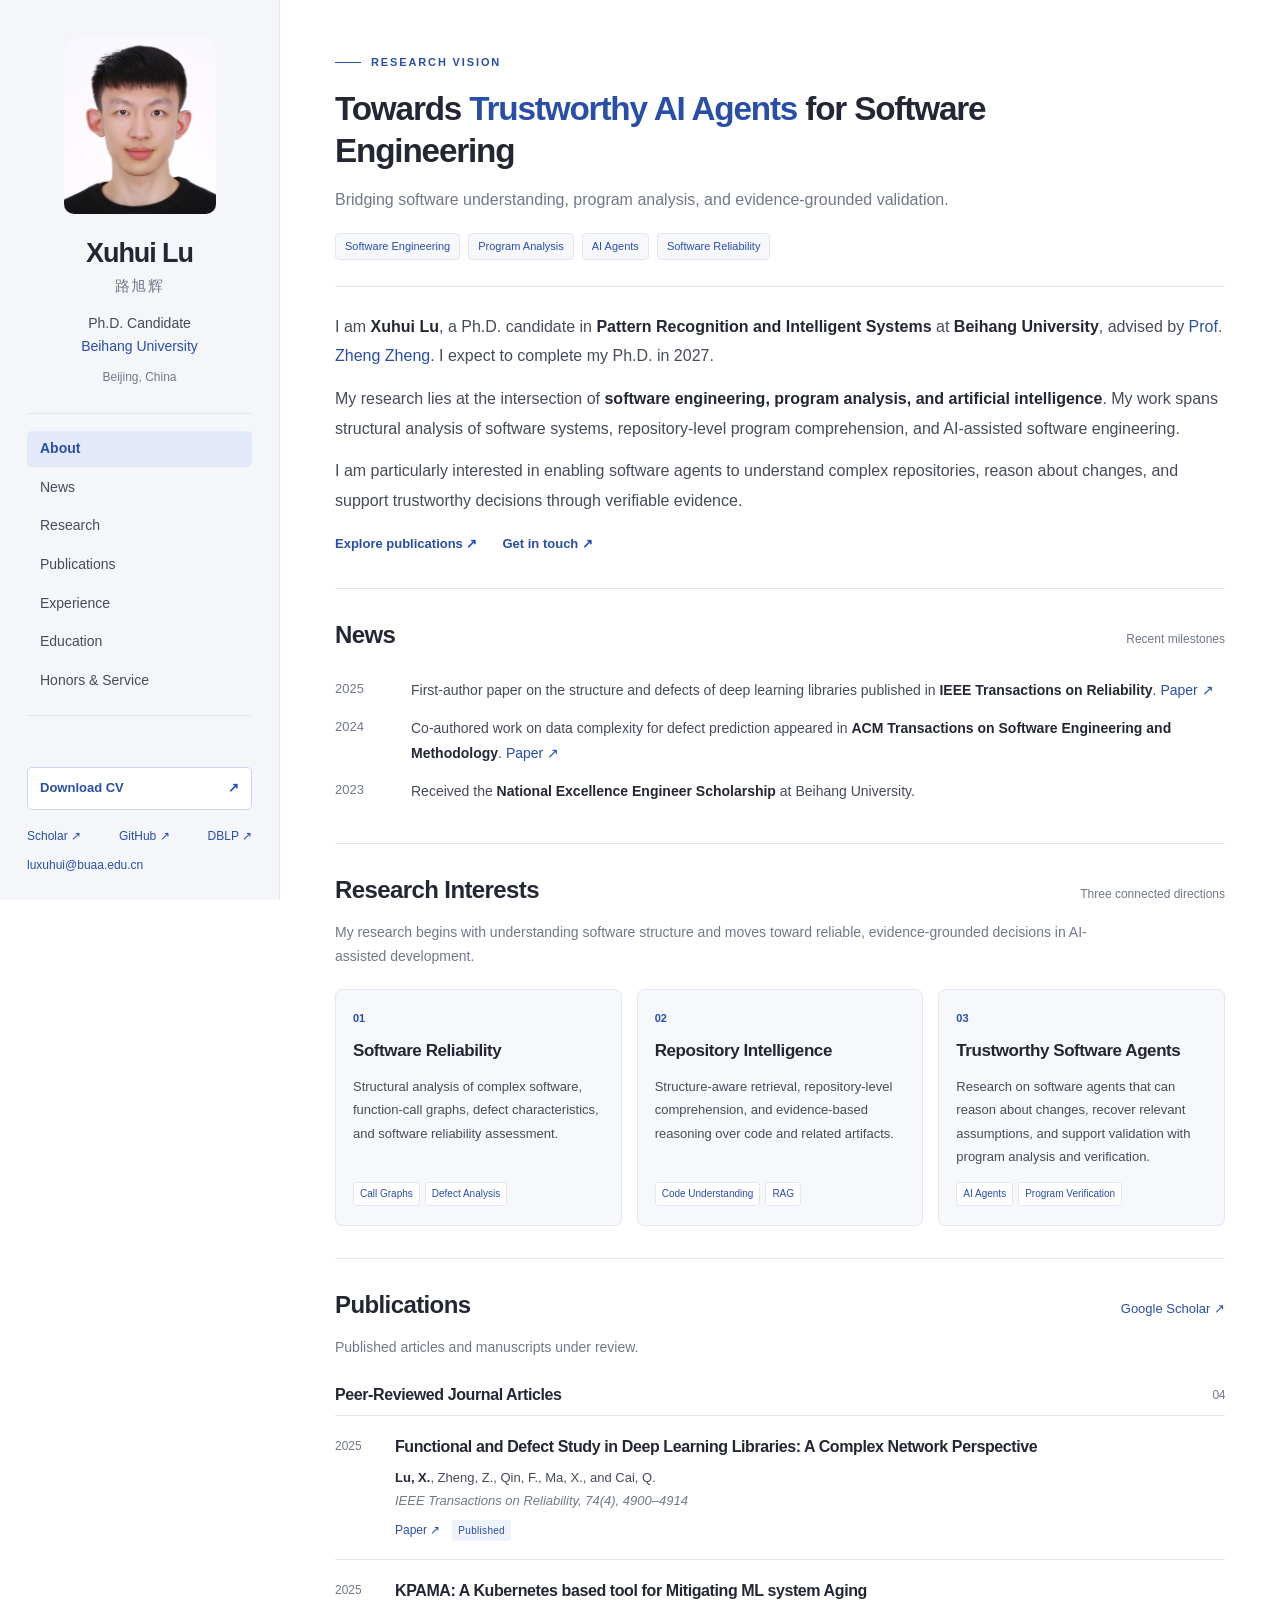
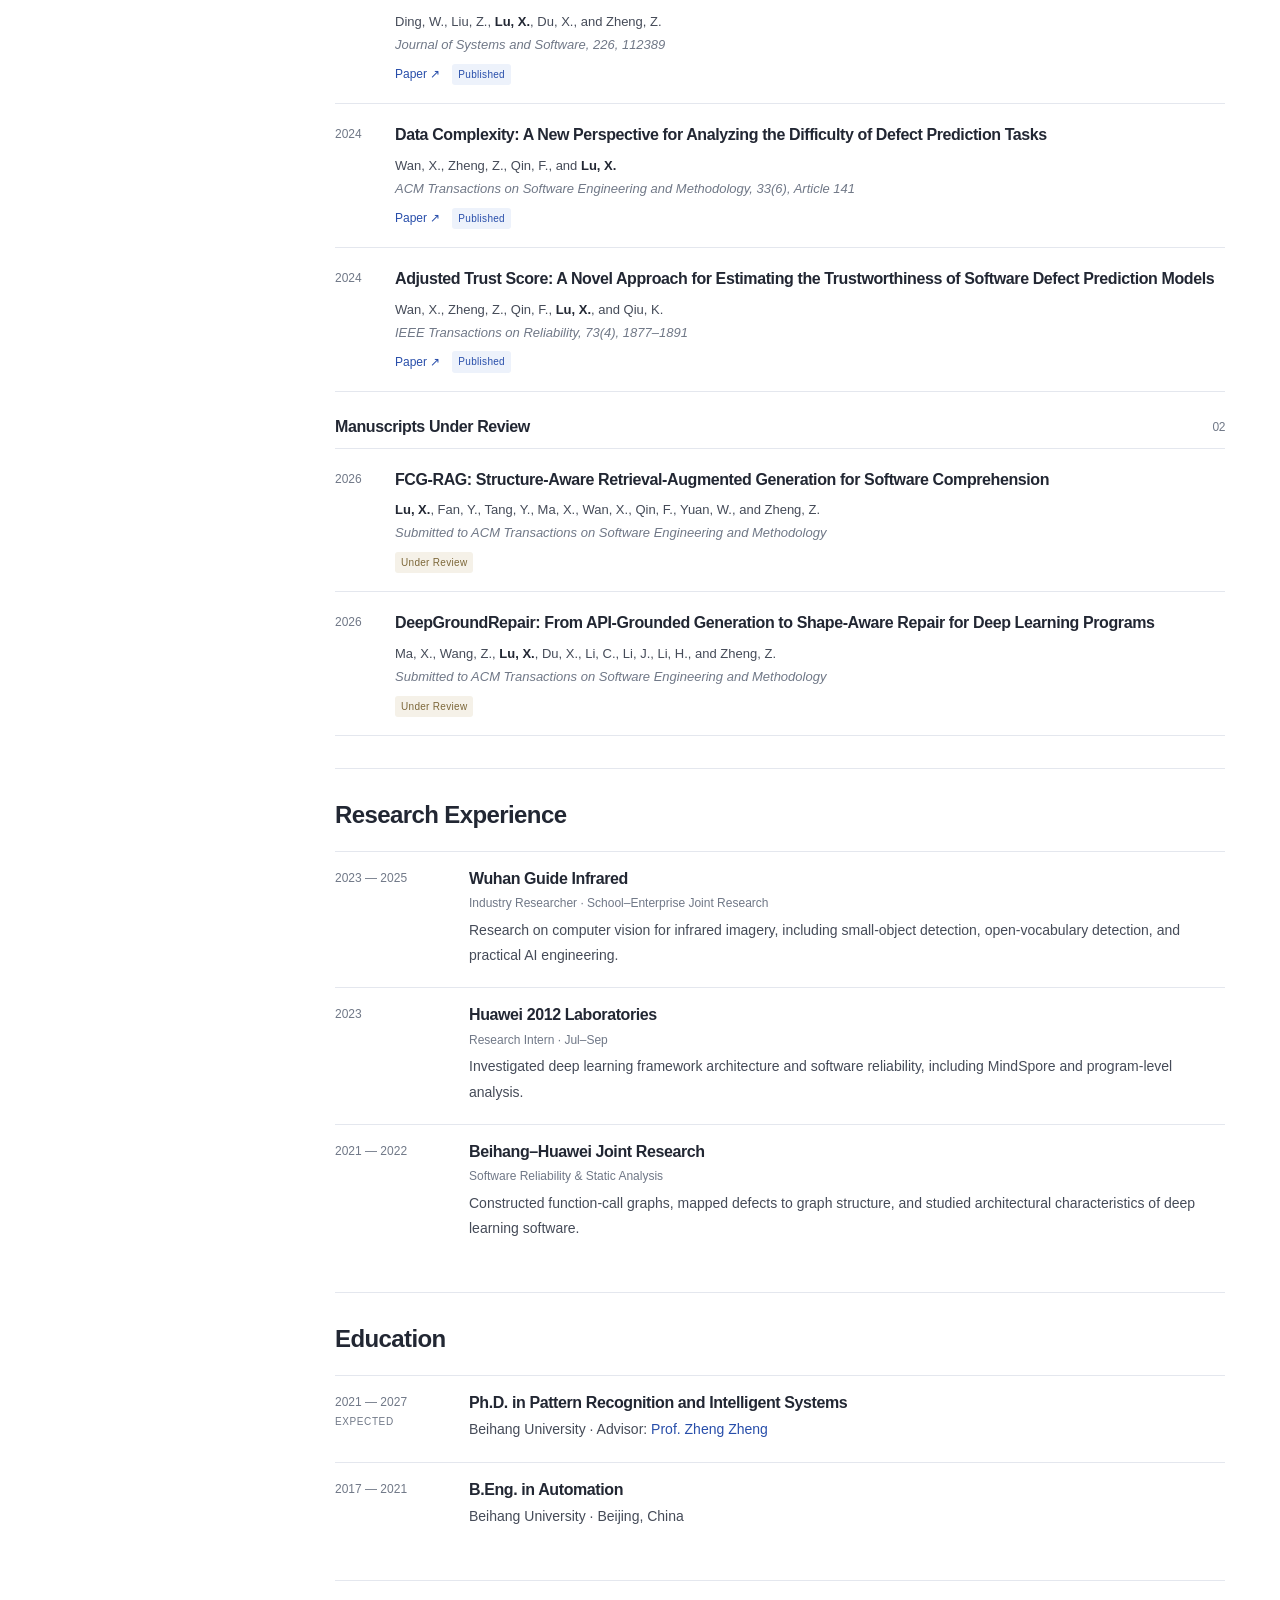
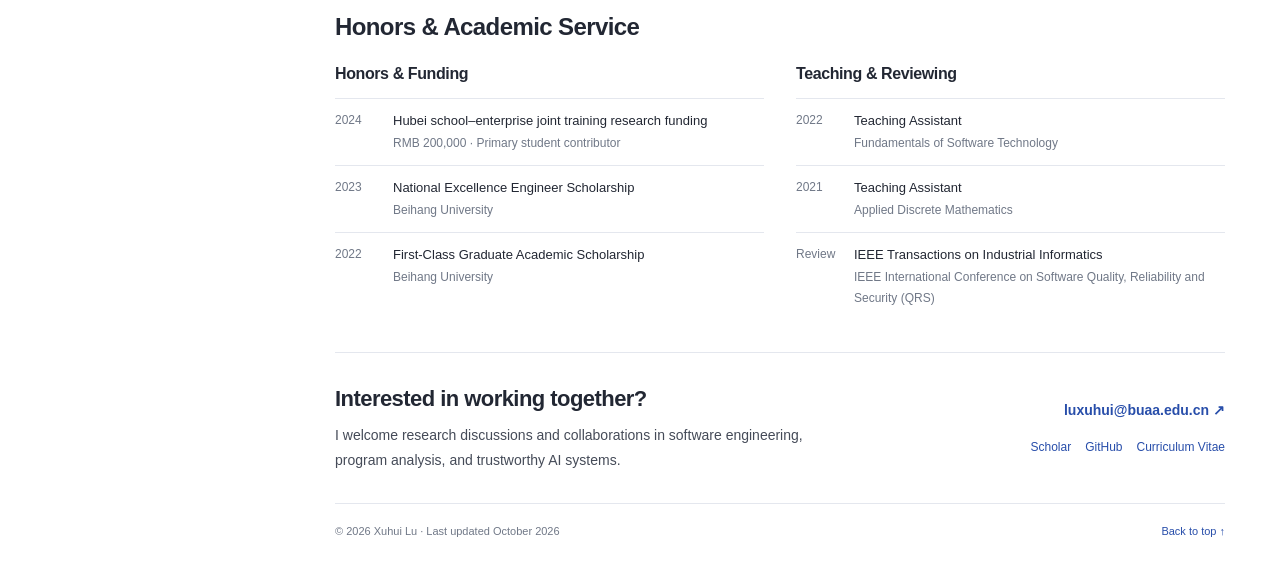
==== previews/academic-homepage.html @ afb32028 "Refine academic homepage typography, profile layout and reliable previews" ====
<!doctype html>
<html lang="en">
<head>
  <meta charset="utf-8">
  <meta name="viewport" content="width=device-width, initial-scale=1">
  <meta name="theme-color" content="#ffffff">
  <title>Xuhui Lu | Academic Homepage</title>
  <meta name="description" content="Xuhui Lu is a Ph.D. candidate at Beihang University working on software reliability, repository-level comprehension, and trustworthy AI agents for software engineering.">
  <link rel="canonical" href="https://xuhuilu.github.io/">
  <meta property="og:type" content="profile">
  <meta property="og:title" content="Xuhui Lu | Academic Homepage">
  <meta property="og:description" content="Software engineering, program analysis, and trustworthy AI agents.">
  <meta property="og:url" content="https://xuhuilu.github.io/">
  <meta property="og:image" content="https://xuhuilu.github.io/profile.jpg">
  <link rel="icon" type="image/svg+xml" href="data:image/svg+xml,%3Csvg xmlns='http://www.w3.org/2000/svg' viewBox='0 0 64 64'%3E%3Crect width='64' height='64' rx='13' fill='%231d6455'/%3E%3Ctext x='32' y='42' text-anchor='middle' font-family='Arial,sans-serif' font-size='29' font-weight='bold' fill='white'%3EXL%3C/text%3E%3C/svg%3E">
  <style>/* Academic reading layout. System fonts keep rendering independent of font CDNs. */
:root{--background:#fff;--surface:#fff;--sidebar:#f5f6fa;--soft:#f7f8fc;--ink:#222733;--body:#454b58;--muted:#707887;--accent:#284eaa;--accent-hover:#193777;--accent-soft:#e9edf9;--border:#e4e7ee;--sidebar-width:280px;--content-width:890px}
*{box-sizing:border-box}
[hidden]{display:none!important}
html{scroll-behavior:smooth;scroll-padding-top:28px}
body{margin:0;background:var(--background);color:var(--ink);font:16px/1.75 -apple-system,BlinkMacSystemFont,'Segoe UI',Arial,sans-serif;-webkit-font-smoothing:antialiased}
a{color:var(--accent);text-decoration:none;text-underline-offset:3px}
a:hover{text-decoration:underline}
a:focus-visible,button:focus-visible,summary:focus-visible{outline:3px solid #7192dd;outline-offset:4px}
p{margin:0}h1,h2,h3,h4{line-height:1.35;letter-spacing:-.025em}button{font:inherit}
.skip-link{position:fixed;top:-70px;left:16px;z-index:99;background:var(--accent);color:white;padding:8px 14px}.skip-link:focus{top:8px}
.page{display:flex;min-height:100vh}
.sidebar{position:fixed;inset:0 auto 0 0;width:var(--sidebar-width);height:100dvh;overflow:auto;background:var(--sidebar);border-right:1px solid var(--border);z-index:30;scrollbar-width:thin}
.sidebar-inner{min-height:100%;padding:38px 27px 24px;display:flex;flex-direction:column}
.identity{text-align:center}
.portrait{display:block;position:relative;width:152px;height:176px;margin:0 auto 21px;border-radius:10px;overflow:hidden;background:#e4e8f0}
.portrait img{position:relative;z-index:2;display:block;width:100%;height:100%;object-fit:cover;object-position:50% 25%}
.portrait-fallback{position:absolute;inset:0;display:grid;place-items:center;font-size:36px;font-weight:600;color:var(--accent)}
.profile-name{margin:0;font-size:27px;font-weight:700;letter-spacing:-.04em}
.profile-name span{display:block;margin-top:5px;font-size:15px;font-weight:400;letter-spacing:.08em;color:var(--muted)}
.profile-role{margin-top:15px;font-size:14px;line-height:1.7;color:var(--body)}.profile-role a{font-weight:500}
.profile-location{margin-top:8px;color:var(--muted);font-size:12px}.location-dot{display:none}
.side-nav{display:flex;flex-direction:column;gap:3px;margin:25px 0 22px;padding:17px 0;border-block:1px solid var(--border)}
.side-nav a{display:flex;justify-content:space-between;align-items:center;padding:8px 13px;border-radius:5px;color:var(--body);font-size:14px;line-height:1.4}
.side-nav a span{display:none}.side-nav a:hover{background:#eceff7;color:var(--accent);text-decoration:none}.side-nav a.active{background:#e3e9f8;color:var(--accent);font-weight:600}
.sidebar-bottom{margin-top:auto}.cv-download{display:flex;align-items:center;justify-content:space-between;padding:9px 12px;border:1px solid #ccd5ec;border-radius:5px;font-size:13px;font-weight:600;background:white}.cv-download:hover{background:var(--accent-soft);text-decoration:none}
.academic-links{display:flex;flex-wrap:wrap;justify-content:space-between;gap:8px;margin:16px 0 8px}.academic-links a,.email-link{font-size:12px}.email-link{display:block;overflow-wrap:anywhere}
.mobile-bar,.mobile-profile{display:none}
.main-content{margin-left:var(--sidebar-width);width:calc(100% - var(--sidebar-width));min-width:0}
.content-inner{width:min(var(--content-width),calc(100% - 96px));margin-inline:auto}
.section-anchor{scroll-margin-top:28px}
.hero{padding:53px 0 32px}.hero-eyebrow{display:flex;align-items:center;gap:10px;font-size:11px;letter-spacing:.17em;color:var(--accent);font-weight:650}.eyebrow-line{height:1px;width:26px;background:var(--accent)}
.hero h2{max-width:800px;margin:16px 0 15px;font-size:clamp(28px,2.6vw,36px);line-height:1.25;font-weight:700;letter-spacing:-.035em}.hero h2 em{font-style:normal;color:var(--accent)}
.vision-summary{max-width:740px;color:var(--muted);font-size:16px;line-height:1.7}
.topic-pills{display:flex;flex-wrap:wrap;gap:8px;margin:19px 0 26px}.topic-pills span{padding:3px 9px;border:1px solid var(--border);border-radius:4px;color:var(--accent);font-size:11px;font-weight:500;background:var(--soft)}
.about-panel{border-top:1px solid var(--border);padding-top:25px}.section-kicker{display:none}.about-panel p{font-size:16px;line-height:1.85;color:var(--body);margin-bottom:13px}.about-panel strong{font-weight:600;color:var(--ink)}
.about-actions{display:flex;flex-wrap:wrap;gap:25px;margin-top:18px;font-size:13px;font-weight:600}
.content-section{padding:30px 0 32px;border-top:1px solid var(--border)}.section-heading{display:flex;align-items:baseline;justify-content:space-between;gap:18px;margin-bottom:19px}.section-index{display:none}.section-heading h2{margin:0;font-size:24px;font-weight:650}.section-aside{font-size:12px;color:var(--muted)}.section-heading-link{font-size:13px}.section-lede{max-width:800px;margin:-5px 0 20px;font-size:14px;color:var(--muted)}
.news-item{display:grid;grid-template-columns:60px minmax(0,1fr);gap:16px;padding:7px 0}.news-item time{font-size:13px;color:var(--muted);font-variant-numeric:tabular-nums}.news-item p{font-size:14px;color:var(--body);line-height:1.75}.news-item strong{font-weight:600;color:var(--ink)}
.research-grid{display:grid;grid-template-columns:repeat(3,minmax(0,1fr));gap:15px}.research-card{display:flex;flex-direction:column;gap:11px;padding:19px 17px;border:1px solid var(--border);border-radius:7px;background:var(--soft)}.research-number{font-size:11px;color:var(--accent);font-weight:600}.research-number span{display:none}.research-card h3{margin:0;font-size:17px;line-height:1.45;font-weight:600}.research-card p{font-size:13px;line-height:1.8;color:var(--body)}.chip-row{display:flex;flex-wrap:wrap;gap:5px;margin-top:auto;padding-top:3px}.chip-row span{font-size:10px;color:var(--accent);background:white;border:1px solid var(--border);padding:2px 6px;border-radius:3px}
.pub-subheading{display:flex;align-items:center;justify-content:space-between;gap:16px;margin:24px 0 0;padding-bottom:10px;border-bottom:1px solid var(--border);font-size:16px;font-weight:600}.pub-subheading span{font-size:12px;color:var(--muted);font-weight:400}
.publication{display:grid;grid-template-columns:44px minmax(0,1fr);gap:16px;padding:18px 0;border-bottom:1px solid var(--border)}.pub-year{padding-top:2px;color:var(--muted);font-size:12px; font-variant-numeric:tabular-nums}.publication h4{margin:0 0 6px;font-size:16px;line-height:1.6;font-weight:600}.publication h4 a{color:var(--ink)}.publication h4 a:hover{color:var(--accent)}.pub-authors,.pub-venue{font-size:13px;line-height:1.8;color:var(--body)}.pub-authors strong{font-weight:650;color:var(--ink)}.pub-venue{font-style:italic;color:var(--muted)}.pub-links{display:flex;flex-wrap:wrap;align-items:center;gap:12px;margin-top:7px;font-size:12px}.state{padding:2px 6px;border-radius:3px;font-size:10px;letter-spacing:.03em;font-weight:500}.state.published{background:#edf2fb;color:var(--accent)}.state.review{background:#f5f1e8;color:#7c6739}
.timeline article,.education-list article{display:grid;grid-template-columns:116px minmax(0,1fr);gap:18px;padding:16px 0;border-top:1px solid var(--border)}.timeline-date,.education-time{color:var(--muted);font-size:12px;line-height:1.8}.education-time span{display:block;font-size:10px;letter-spacing:.06em}.timeline h3,.education-list h3{margin:0 0 4px;font-size:16px;font-weight:600}.timeline p,.education-list p{margin:0 0 3px;font-size:14px;color:var(--body);line-height:1.8}.timeline-role{color:var(--muted)!important;font-size:12px!important}
.service-grid{display:grid;grid-template-columns:1fr 1fr;gap:32px}.service-grid h3{margin:0 0 14px;font-size:16px;font-weight:600}.service-item{display:grid;grid-template-columns:46px minmax(0,1fr);gap:12px;padding:11px 0;border-top:1px solid var(--border)}.service-item time{color:var(--muted);font-size:12px}.service-item p{font-size:13px;font-weight:500}.service-item small{display:block;color:var(--muted);font-size:12px;font-weight:400}
.visitor-details{border:1px solid var(--border);border-radius:6px;overflow:hidden}.visitor-details summary{cursor:pointer;padding:10px 15px;display:flex;justify-content:space-between;background:var(--soft);color:var(--accent);font-size:13px}.visitor-dashboard{display:grid;grid-template-columns:minmax(0,1.6fr) minmax(200px,1fr);background:var(--soft)}.visitor-map-wrap{padding:18px;min-width:0}.visitor-toolbar{display:flex;flex-wrap:wrap;justify-content:space-between;gap:8px;font-size:10px;color:var(--muted);margin-bottom:10px}.visitor-map{position:relative;height:270px;background:#eef1f7}.map-placeholder{position:absolute;inset:0;display:flex;flex-direction:column;align-items:center;justify-content:center;text-align:center;padding:20px;gap:8px}.map-placeholder strong{font-size:14px}.map-placeholder p{font-size:12px;color:var(--muted)}.placeholder-icon{font-size:26px;color:var(--accent)}.map-attribution{font-size:10px;color:var(--muted);margin-top:9px}.visitor-summary{padding:20px}.visitor-total>span,.country-heading{font-size:10px;color:var(--muted)}.visitor-total strong{display:block;font-size:34px;font-weight:600}.visitor-total small{font-size:11px;color:var(--muted)}.visitor-countries{padding-top:16px}.country-heading{display:flex;justify-content:space-between}.visitor-countries ol{list-style:none;padding:0;margin:10px 0}.visitor-countries li{display:flex;justify-content:space-between;gap:8px;font-size:12px;padding:5px 0}.privacy-note{font-size:10px;color:var(--muted);margin-top:16px}
.contact-section{display:grid;grid-template-columns:1.4fr 1fr;gap:24px;border-top:1px solid var(--border);padding:31px 0}.contact-section h2{font-size:22px;margin:0 0 10px;font-weight:600}.contact-section p{font-size:14px;color:var(--body)}.contact-right{display:flex;flex-direction:column;align-items:flex-end;justify-content:center;gap:14px}.contact-email{font-size:14px;font-weight:600}.contact-extra{display:flex;flex-wrap:wrap;gap:14px;font-size:12px}.site-footer{display:flex;flex-wrap:wrap;justify-content:space-between;gap:12px;border-top:1px solid var(--border);padding:18px 0 30px;color:var(--muted);font-size:11px}
@media(min-width:851px) and (max-height:780px){.sidebar-inner{padding-top:22px}.portrait{width:112px;height:130px;margin-bottom:14px}.profile-name{font-size:24px}.profile-role{margin-top:9px}.side-nav{margin:17px 0;padding:12px 0}.side-nav a{padding-block:6px}}
@media(max-width:1100px){:root{--sidebar-width:245px}.sidebar-inner{padding-inline:22px}.content-inner{width:calc(100% - 60px)}.research-grid{grid-template-columns:1fr}.research-card{display:grid;grid-template-columns:24px minmax(0,1fr);gap:7px 12px}.research-card h3{grid-column:2}.research-number{grid-row:1;grid-column:1}.research-card p,.research-card .chip-row{grid-column:2}}
@media(max-width:850px){html{scroll-padding-top:75px}.mobile-bar{display:flex;position:sticky;top:0;z-index:45;height:58px;align-items:center;justify-content:space-between;padding:0 22px;background:#fff;border-bottom:1px solid var(--border)}.mobile-brand{font-size:16px;font-weight:650;color:var(--ink)}.mobile-brand span{font-size:12px;font-weight:400;color:var(--muted)}.menu-toggle{padding:5px 9px;border:1px solid var(--border);border-radius:4px;background:white;color:var(--ink);font-size:12px;cursor:pointer}.sidebar{top:58px;height:calc(100dvh - 58px);width:min(280px,86vw);transform:translateX(-100%);transition:transform .2s}.sidebar.is-open{transform:translateX(0)}.nav-open::before{content:'';position:fixed;inset:58px 0 0;z-index:29;background:#15203b55}.main-content{width:100%;margin:0}.content-inner{width:min(740px,calc(100% - 48px))}.mobile-profile{display:flex;align-items:center;gap:19px;padding:26px 0;border-bottom:1px solid var(--border)}.mobile-profile img{width:76px;height:91px;object-fit:cover;object-position:50% 25%;border-radius:6px}.mobile-profile strong{font-size:22px;letter-spacing:-.02em}.mobile-profile strong span{font-size:13px;font-weight:400;color:var(--muted)}.mobile-profile p{font-size:13px;color:var(--body);margin:5px 0}.mobile-profile div div{display:flex;gap:15px;font-size:12px}.hero{padding-top:29px}.hero h2{font-size:30px}.section-anchor{scroll-margin-top:78px}}
@media(max-width:560px){.content-inner{width:calc(100% - 36px)}.hero h2{font-size:28px}.about-panel p{font-size:15px}.section-aside{display:none}.section-heading{gap:12px}.section-heading h2{font-size:22px}.section-heading-link{font-size:12px}.publication{grid-template-columns:34px minmax(0,1fr);gap:10px}.publication h4{font-size:15px}.pub-subheading{font-size:15px}.timeline article,.education-list article{grid-template-columns:1fr;gap:5px}.service-grid,.contact-section,.visitor-dashboard{grid-template-columns:1fr}.service-grid{gap:26px}.contact-right{align-items:flex-start}.news-item{grid-template-columns:39px minmax(0,1fr);gap:10px}.topic-pills{gap:6px}.mobile-brand span{display:none}}
@media(prefers-reduced-motion:reduce){html{scroll-behavior:auto}*,*::before,*::after{transition:none!important;animation:none!important}}
@media print{.sidebar,.mobile-bar,.mobile-profile,.visitors-section,.contact-section,.site-footer,.skip-link{display:none!important}.main-content{width:100%;margin:0}.content-inner{width:100%}body{font:11pt Georgia,serif;background:white;color:black}.hero{padding-top:0}.publication,.timeline article,.education-list article{break-inside:avoid}}
</style>
  
</head>
<body>
<a class="skip-link" href="#main">Skip to content</a>
<div class="mobile-bar">
  <a class="mobile-brand" href="#about" aria-label="Xuhui Lu, home">XL <span>· Academic Homepage</span></a>
  <button id="menu-toggle" class="menu-toggle" type="button" aria-label="Open navigation" aria-expanded="false" aria-controls="sidebar">Menu <span aria-hidden="true">☰</span></button>
</div>
<div class="page">
  <aside class="sidebar" id="sidebar" aria-label="Profile and navigation">
    <div class="sidebar-inner">
      <div class="identity">
        <a class="portrait" href="#about" aria-label="About Xuhui Lu">
          <img src="[data-uri]" alt="Portrait of Xuhui Lu" width="810" height="1080" decoding="async" fetchpriority="high">
          <span class="portrait-fallback" aria-hidden="true">XL</span>
        </a>
        <h1 class="profile-name">Xuhui Lu <span lang="zh-CN">路旭辉</span></h1>
        <p class="profile-role">Ph.D. Candidate<br><a href="https://www.buaa.edu.cn/" target="_blank" rel="noopener noreferrer">Beihang University</a></p>
        <p class="profile-location"><span class="location-dot" aria-hidden="true"></span>Beijing, China</p>
      </div>
      <nav class="side-nav" aria-label="Main navigation">
        <a href="#about" class="active">About <span>01</span></a>
        <a href="#news">News <span>02</span></a>
        <a href="#research">Research <span>03</span></a>
        <a href="#publications">Publications <span>04</span></a>
        <a href="#experience">Experience <span>05</span></a>
        <a href="#education">Education <span>06</span></a>
        <a href="#service">Honors &amp; Service <span>07</span></a>
      </nav>
      <div class="sidebar-bottom">
        <a class="cv-download" href="https://xuhuilu.github.io/cv.pdf" target="_blank" rel="noopener noreferrer">Download CV <span aria-hidden="true">↗</span></a>
        <div class="academic-links" aria-label="Academic profiles">
          <a href="https://scholar.google.com/citations?user=Rg4Tr7MAAAAJ" target="_blank" rel="noopener noreferrer">Scholar ↗</a>
          <a href="https://github.com/xuhuilu" target="_blank" rel="noopener noreferrer">GitHub ↗</a>
          <a href="https://dblp.org/pid/202/3971.html" target="_blank" rel="noopener noreferrer">DBLP ↗</a>
        </div>
        <a class="email-link" href="mailto:luxuhui@buaa.edu.cn">luxuhui@buaa.edu.cn</a>
      </div>
    </div>
  </aside>

  <main class="main-content" id="main">
    <div class="content-inner">
      <div class="mobile-profile" aria-label="Researcher profile">
        <img src="[data-uri]" alt="Portrait of Xuhui Lu" width="810" height="1080" decoding="async">
        <div><strong>Xuhui Lu <span lang="zh-CN">路旭辉</span></strong><p>Ph.D. Candidate · Beihang University</p><div><a href="https://xuhuilu.github.io/cv.pdf" target="_blank" rel="noopener noreferrer">CV ↗</a><a href="https://scholar.google.com/citations?user=Rg4Tr7MAAAAJ" target="_blank" rel="noopener noreferrer">Scholar ↗</a><a href="mailto:luxuhui@buaa.edu.cn">Email ↗</a></div></div>
      </div>
      <section class="hero section-anchor" id="about" aria-labelledby="vision-title">
        <div class="hero-eyebrow"><span class="eyebrow-line"></span> RESEARCH VISION</div>
        <h2 id="vision-title">Towards <em>Trustworthy AI Agents</em> for Software Engineering</h2>
        <p class="vision-summary">Bridging software understanding, program analysis, and evidence-grounded validation.</p>
        <div class="topic-pills" aria-label="Research keywords">
          <span>Software Engineering</span><span>Program Analysis</span><span>AI Agents</span><span>Software Reliability</span>
        </div>
        <div class="about-panel">
          <div class="section-kicker">ABOUT ME</div>
          <p>I am <strong>Xuhui Lu</strong>, a Ph.D. candidate in <strong>Pattern Recognition and Intelligent Systems</strong> at <strong>Beihang University</strong>, advised by <a href="https://teacher.buaa.edu.cn/zhengzheng/zh_CN/index.htm" target="_blank" rel="noopener noreferrer">Prof. Zheng Zheng</a>. I expect to complete my Ph.D. in 2027.</p>
          <p>My research lies at the intersection of <strong>software engineering, program analysis, and artificial intelligence</strong>. My work spans structural analysis of software systems, repository-level program comprehension, and AI-assisted software engineering.</p>
          <p>I am particularly interested in enabling software agents to understand complex repositories, reason about changes, and support trustworthy decisions through verifiable evidence.</p>
          <div class="about-actions"><a href="#publications">Explore publications <span aria-hidden="true">↗</span></a><a href="mailto:luxuhui@buaa.edu.cn">Get in touch <span aria-hidden="true">↗</span></a></div>
        </div>
      </section>

      <section class="content-section section-anchor" id="news" aria-labelledby="news-heading">
        <div class="section-heading"><div><span class="section-index">01 / UPDATES</span><h2 id="news-heading">News</h2></div><p class="section-aside">Recent milestones</p></div>
        <div class="news-list">
          <article class="news-item"><time datetime="2025">2025</time><p>First-author paper on the structure and defects of deep learning libraries published in <strong>IEEE Transactions on Reliability</strong>. <a href="https://ieeexplore.ieee.org/document/11016929/" target="_blank" rel="noopener noreferrer">Paper ↗</a></p></article>
          <article class="news-item"><time datetime="2024">2024</time><p>Co-authored work on data complexity for defect prediction appeared in <strong>ACM Transactions on Software Engineering and Methodology</strong>. <a href="https://dl.acm.org/doi/10.1145/3649596" target="_blank" rel="noopener noreferrer">Paper ↗</a></p></article>
          <article class="news-item"><time datetime="2023">2023</time><p>Received the <strong>National Excellence Engineer Scholarship</strong> at Beihang University.</p></article>
        </div>
      </section>

      <section class="content-section section-anchor" id="research" aria-labelledby="research-heading">
        <div class="section-heading"><div><span class="section-index">02 / RESEARCH</span><h2 id="research-heading">Research Interests</h2></div><p class="section-aside">Three connected directions</p></div>
        <p class="section-lede">My research begins with understanding software structure and moves toward reliable, evidence-grounded decisions in AI-assisted development.</p>
        <div class="research-grid">
          <article class="research-card"><div class="research-number">01 <span aria-hidden="true">↗</span></div><h3>Software Reliability</h3><p>Structural analysis of complex software, function-call graphs, defect characteristics, and software reliability assessment.</p><div class="chip-row"><span>Call Graphs</span><span>Defect Analysis</span></div></article>
          <article class="research-card"><div class="research-number">02 <span aria-hidden="true">↗</span></div><h3>Repository Intelligence</h3><p>Structure-aware retrieval, repository-level comprehension, and evidence-based reasoning over code and related artifacts.</p><div class="chip-row"><span>Code Understanding</span><span>RAG</span></div></article>
          <article class="research-card"><div class="research-number">03 <span aria-hidden="true">↗</span></div><h3>Trustworthy Software Agents</h3><p>Research on software agents that can reason about changes, recover relevant assumptions, and support validation with program analysis and verification.</p><div class="chip-row"><span>AI Agents</span><span>Program Verification</span></div></article>
        </div>
      </section>

      <section class="content-section section-anchor" id="publications" aria-labelledby="pub-heading">
        <div class="section-heading"><div><span class="section-index">03 / RESEARCH OUTPUT</span><h2 id="pub-heading">Publications</h2></div><a class="section-heading-link" href="https://scholar.google.com/citations?user=Rg4Tr7MAAAAJ" target="_blank" rel="noopener noreferrer">Google Scholar ↗</a></div>
        <p class="section-lede">Published articles and manuscripts under review.</p>
        <h3 class="pub-subheading">Peer-Reviewed Journal Articles <span>04</span></h3>
        <div class="publication-list">
          <article class="publication"><div class="pub-year">2025</div><div><h4><a href="https://ieeexplore.ieee.org/document/11016929/" target="_blank" rel="noopener noreferrer">Functional and Defect Study in Deep Learning Libraries: A Complex Network Perspective</a></h4><p class="pub-authors"><strong>Lu, X.</strong>, Zheng, Z., Qin, F., Ma, X., and Cai, Q.</p><p class="pub-venue">IEEE Transactions on Reliability, 74(4), 4900–4914</p><div class="pub-links"><a href="https://ieeexplore.ieee.org/document/11016929/" target="_blank" rel="noopener noreferrer">Paper ↗</a><span class="state published">Published</span></div></div></article>
          <article class="publication"><div class="pub-year">2025</div><div><h4><a href="https://www.sciencedirect.com/science/article/abs/pii/S0164121225000573" target="_blank" rel="noopener noreferrer">KPAMA: A Kubernetes based tool for Mitigating ML system Aging</a></h4><p class="pub-authors">Ding, W., Liu, Z., <strong>Lu, X.</strong>, Du, X., and Zheng, Z.</p><p class="pub-venue">Journal of Systems and Software, 226, 112389</p><div class="pub-links"><a href="https://www.sciencedirect.com/science/article/abs/pii/S0164121225000573" target="_blank" rel="noopener noreferrer">Paper ↗</a><span class="state published">Published</span></div></div></article>
          <article class="publication"><div class="pub-year">2024</div><div><h4><a href="https://dl.acm.org/doi/10.1145/3649596" target="_blank" rel="noopener noreferrer">Data Complexity: A New Perspective for Analyzing the Difficulty of Defect Prediction Tasks</a></h4><p class="pub-authors">Wan, X., Zheng, Z., Qin, F., and <strong>Lu, X.</strong></p><p class="pub-venue">ACM Transactions on Software Engineering and Methodology, 33(6), Article 141</p><div class="pub-links"><a href="https://dl.acm.org/doi/10.1145/3649596" target="_blank" rel="noopener noreferrer">Paper ↗</a><span class="state published">Published</span></div></div></article>
          <article class="publication"><div class="pub-year">2024</div><div><h4><a href="https://ieeexplore.ieee.org/document/10527380/" target="_blank" rel="noopener noreferrer">Adjusted Trust Score: A Novel Approach for Estimating the Trustworthiness of Software Defect Prediction Models</a></h4><p class="pub-authors">Wan, X., Zheng, Z., Qin, F., <strong>Lu, X.</strong>, and Qiu, K.</p><p class="pub-venue">IEEE Transactions on Reliability, 73(4), 1877–1891</p><div class="pub-links"><a href="https://ieeexplore.ieee.org/document/10527380/" target="_blank" rel="noopener noreferrer">Paper ↗</a><span class="state published">Published</span></div></div></article>
        </div>
        <h3 class="pub-subheading">Manuscripts Under Review <span>02</span></h3>
        <div class="publication-list">
          <article class="publication"><div class="pub-year">2026</div><div><h4>FCG-RAG: Structure-Aware Retrieval-Augmented Generation for Software Comprehension</h4><p class="pub-authors"><strong>Lu, X.</strong>, Fan, Y., Tang, Y., Ma, X., Wan, X., Qin, F., Yuan, W., and Zheng, Z.</p><p class="pub-venue">Submitted to ACM Transactions on Software Engineering and Methodology</p><div class="pub-links"><span class="state review">Under Review</span></div></div></article>
          <article class="publication"><div class="pub-year">2026</div><div><h4>DeepGroundRepair: From API-Grounded Generation to Shape-Aware Repair for Deep Learning Programs</h4><p class="pub-authors">Ma, X., Wang, Z., <strong>Lu, X.</strong>, Du, X., Li, C., Li, J., Li, H., and Zheng, Z.</p><p class="pub-venue">Submitted to ACM Transactions on Software Engineering and Methodology</p><div class="pub-links"><span class="state review">Under Review</span></div></div></article>
        </div>
      </section>

      <section class="content-section section-anchor" id="experience" aria-labelledby="experience-heading">
        <div class="section-heading"><div><span class="section-index">04 / BACKGROUND</span><h2 id="experience-heading">Research Experience</h2></div></div>
        <div class="timeline">
          <article><div class="timeline-date">2023 — 2025</div><div><h3>Wuhan Guide Infrared</h3><p class="timeline-role">Industry Researcher · School–Enterprise Joint Research</p><p>Research on computer vision for infrared imagery, including small-object detection, open-vocabulary detection, and practical AI engineering.</p></div></article>
          <article><div class="timeline-date">2023</div><div><h3>Huawei 2012 Laboratories</h3><p class="timeline-role">Research Intern · Jul–Sep</p><p>Investigated deep learning framework architecture and software reliability, including MindSpore and program-level analysis.</p></div></article>
          <article><div class="timeline-date">2021 — 2022</div><div><h3>Beihang–Huawei Joint Research</h3><p class="timeline-role">Software Reliability &amp; Static Analysis</p><p>Constructed function-call graphs, mapped defects to graph structure, and studied architectural characteristics of deep learning software.</p></div></article>
        </div>
      </section>

      <section class="content-section section-anchor" id="education" aria-labelledby="education-heading">
        <div class="section-heading"><div><span class="section-index">05 / ACADEMIC TRAINING</span><h2 id="education-heading">Education</h2></div></div>
        <div class="education-list">
          <article><div class="education-time">2021 — 2027 <span>EXPECTED</span></div><div><h3>Ph.D. in Pattern Recognition and Intelligent Systems</h3><p>Beihang University · Advisor: <a href="https://teacher.buaa.edu.cn/zhengzheng/zh_CN/index.htm" target="_blank" rel="noopener noreferrer">Prof. Zheng Zheng</a></p></div></article>
          <article><div class="education-time">2017 — 2021</div><div><h3>B.Eng. in Automation</h3><p>Beihang University · Beijing, China</p></div></article>
        </div>
      </section>

      <section class="content-section section-anchor" id="service" aria-labelledby="service-heading">
        <div class="section-heading"><div><span class="section-index">06 / RECOGNITION</span><h2 id="service-heading">Honors &amp; Academic Service</h2></div></div>
        <div class="service-grid">
          <div><h3>Honors &amp; Funding</h3><div class="service-item"><time>2024</time><p>Hubei school–enterprise joint training research funding <small>RMB 200,000 · Primary student contributor</small></p></div><div class="service-item"><time>2023</time><p>National Excellence Engineer Scholarship <small>Beihang University</small></p></div><div class="service-item"><time>2022</time><p>First-Class Graduate Academic Scholarship <small>Beihang University</small></p></div></div>
          <div><h3>Teaching &amp; Reviewing</h3><div class="service-item"><time>2022</time><p>Teaching Assistant <small>Fundamentals of Software Technology</small></p></div><div class="service-item"><time>2021</time><p>Teaching Assistant <small>Applied Discrete Mathematics</small></p></div><div class="service-item"><time>Review</time><p>IEEE Transactions on Industrial Informatics <small>IEEE International Conference on Software Quality, Reliability and Security (QRS)</small></p></div></div>
        </div>
      </section>

      <section class="content-section visitors-section" id="visitors" aria-labelledby="visitors-heading" hidden>
        <div class="section-heading"><div><span class="section-index">07 / GLOBAL READERSHIP</span><h2 id="visitors-heading">Visitor Statistics</h2></div></div>
        <p class="section-lede">Country-level readership statistics.</p>
        <details class="visitor-details">
          <summary>Show / hide visitor distribution <span aria-hidden="true">⌄</span></summary>
          <div class="visitor-dashboard" id="visitor-dashboard">
            <div class="visitor-map-wrap"><div class="visitor-toolbar"><span>VISITOR DISTRIBUTION</span><span id="visitor-period">COUNTRY-LEVEL AGGREGATES</span></div><div id="visitor-map" class="visitor-map" role="img" aria-label="World map of aggregate visitor counts by country"><div class="map-placeholder"><span class="placeholder-icon" aria-hidden="true">◎</span><strong>Visitor map ready to connect</strong><p>Aggregate statistics appear when configured.</p></div></div><p class="map-attribution">Map: Tencent Maps · Statistics: GoatCounter · Approximate country anchors only</p></div>
            <aside class="visitor-summary" aria-label="Visitor statistics summary"><div class="visitor-total"><span>UNIQUE VISITORS</span><strong id="visitor-total">—</strong><small id="visitor-updated">Analytics not connected</small></div><div class="visitor-countries"><div class="country-heading"><span>TOP COUNTRIES / REGIONS</span><span>VISITS</span></div><ol id="country-list"><li class="country-empty">No visitor data yet.</li></ol></div><p class="privacy-note"><span aria-hidden="true">◇</span> Privacy-conscious, cookie-free analytics. Aggregate counts only.</p></aside>
          </div>
        </details>
      </section>

      <section class="contact-section" id="contact" aria-labelledby="contact-heading">
        <div><span class="section-index">LET'S CONNECT</span><h2 id="contact-heading">Interested in working together?</h2><p>I welcome research discussions and collaborations in software engineering, program analysis, and trustworthy AI systems.</p></div>
        <div class="contact-right"><a class="contact-email" href="mailto:luxuhui@buaa.edu.cn">luxuhui@buaa.edu.cn <span aria-hidden="true">↗</span></a><div class="contact-extra"><a href="https://scholar.google.com/citations?user=Rg4Tr7MAAAAJ" target="_blank" rel="noopener noreferrer">Scholar</a><a href="https://github.com/xuhuilu" target="_blank" rel="noopener noreferrer">GitHub</a><a href="https://xuhuilu.github.io/cv.pdf" target="_blank" rel="noopener noreferrer">Curriculum Vitae</a></div></div>
      </section>
      <footer class="site-footer"><span>© 2026 Xuhui Lu · Last updated October 2026</span><a href="#about">Back to top ↑</a></footer>
    </div>
  </main>
</div>
<script>(() => {
  const sidebar = document.getElementById('sidebar');
  const toggle = document.getElementById('menu-toggle');
  const links = Array.from(document.querySelectorAll('.side-nav a'));
  const mobile = window.matchMedia('(max-width: 850px)');

  function setMenu(open) {
    if (!sidebar || !toggle) return;
    sidebar.classList.toggle('is-open', open);
    toggle.setAttribute('aria-expanded', String(open));
    toggle.setAttribute('aria-label', open ? 'Close navigation' : 'Open navigation');
    const symbol = toggle.querySelector('span');
    if (symbol) symbol.textContent = open ? '×' : '☰';
    document.body.classList.toggle('nav-open', open && mobile.matches);
  }
  if (toggle) toggle.addEventListener('click', () => setMenu(toggle.getAttribute('aria-expanded') !== 'true'));
  links.forEach(link => link.addEventListener('click', () => setMenu(false)));
  document.addEventListener('keydown', event => { if (event.key === 'Escape') setMenu(false); });
  document.addEventListener('click', event => {
    if (mobile.matches && sidebar?.classList.contains('is-open') && !sidebar.contains(event.target) && !toggle?.contains(event.target)) setMenu(false);
  });
  const onResize = () => { if (!mobile.matches) setMenu(false); };
  if (mobile.addEventListener) mobile.addEventListener('change', onResize);
  else if (mobile.addListener) mobile.addListener(onResize);

  const sectionMap = links.map(link => [link, document.querySelector(link.getAttribute('href'))]).filter(pair => pair[1]);
  if (!('IntersectionObserver' in window)) return;
  const observer = new IntersectionObserver(entries => {
    const visible = entries.filter(x => x.isIntersecting).sort((a, b) => b.intersectionRatio - a.intersectionRatio)[0];
    if (!visible) return;
    sectionMap.forEach(([link, section]) => {
      const active = section === visible.target;
      link.classList.toggle('active', active);
      if (active) link.setAttribute('aria-current', 'location');
      else link.removeAttribute('aria-current');
    });
  }, { rootMargin: '-15% 0px -62% 0px', threshold: [0, 0.15, 0.35] });
  sectionMap.forEach(([, section]) => observer.observe(section));
})();
</script>
</body>
</html>
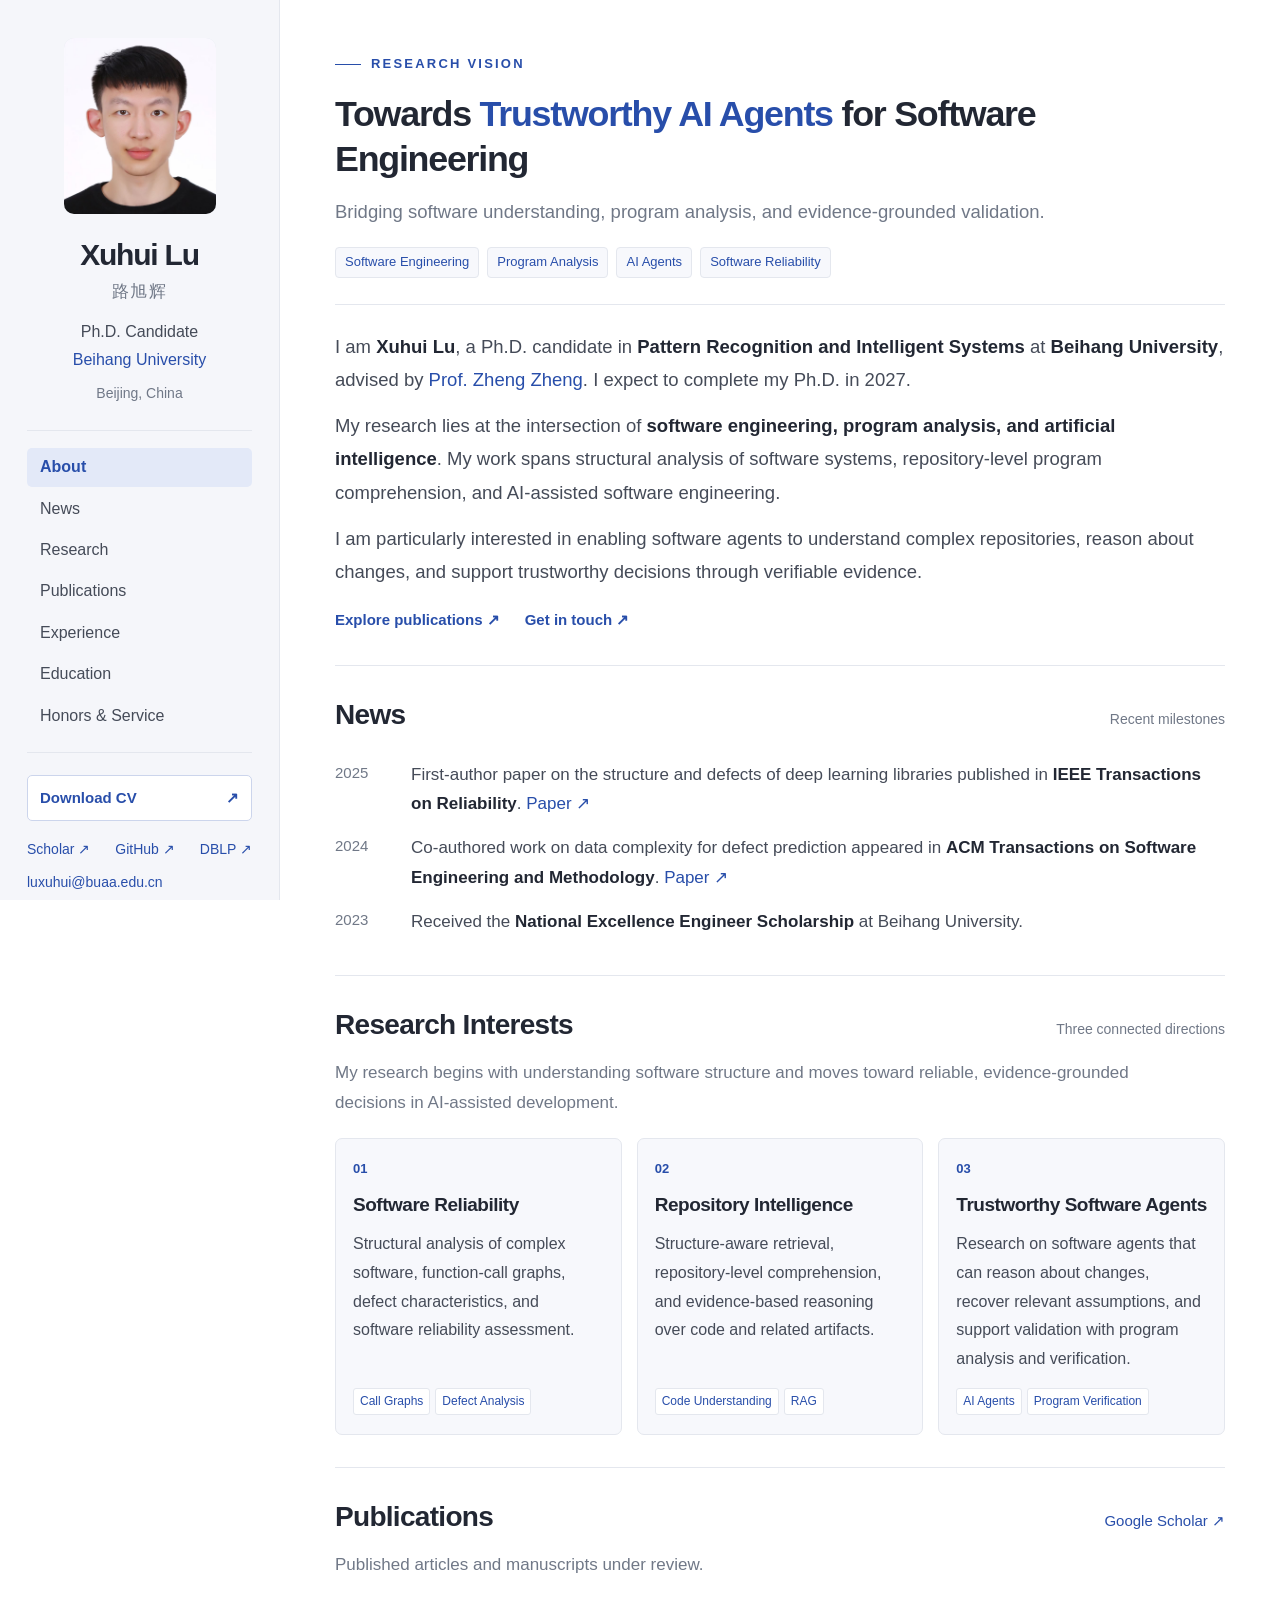
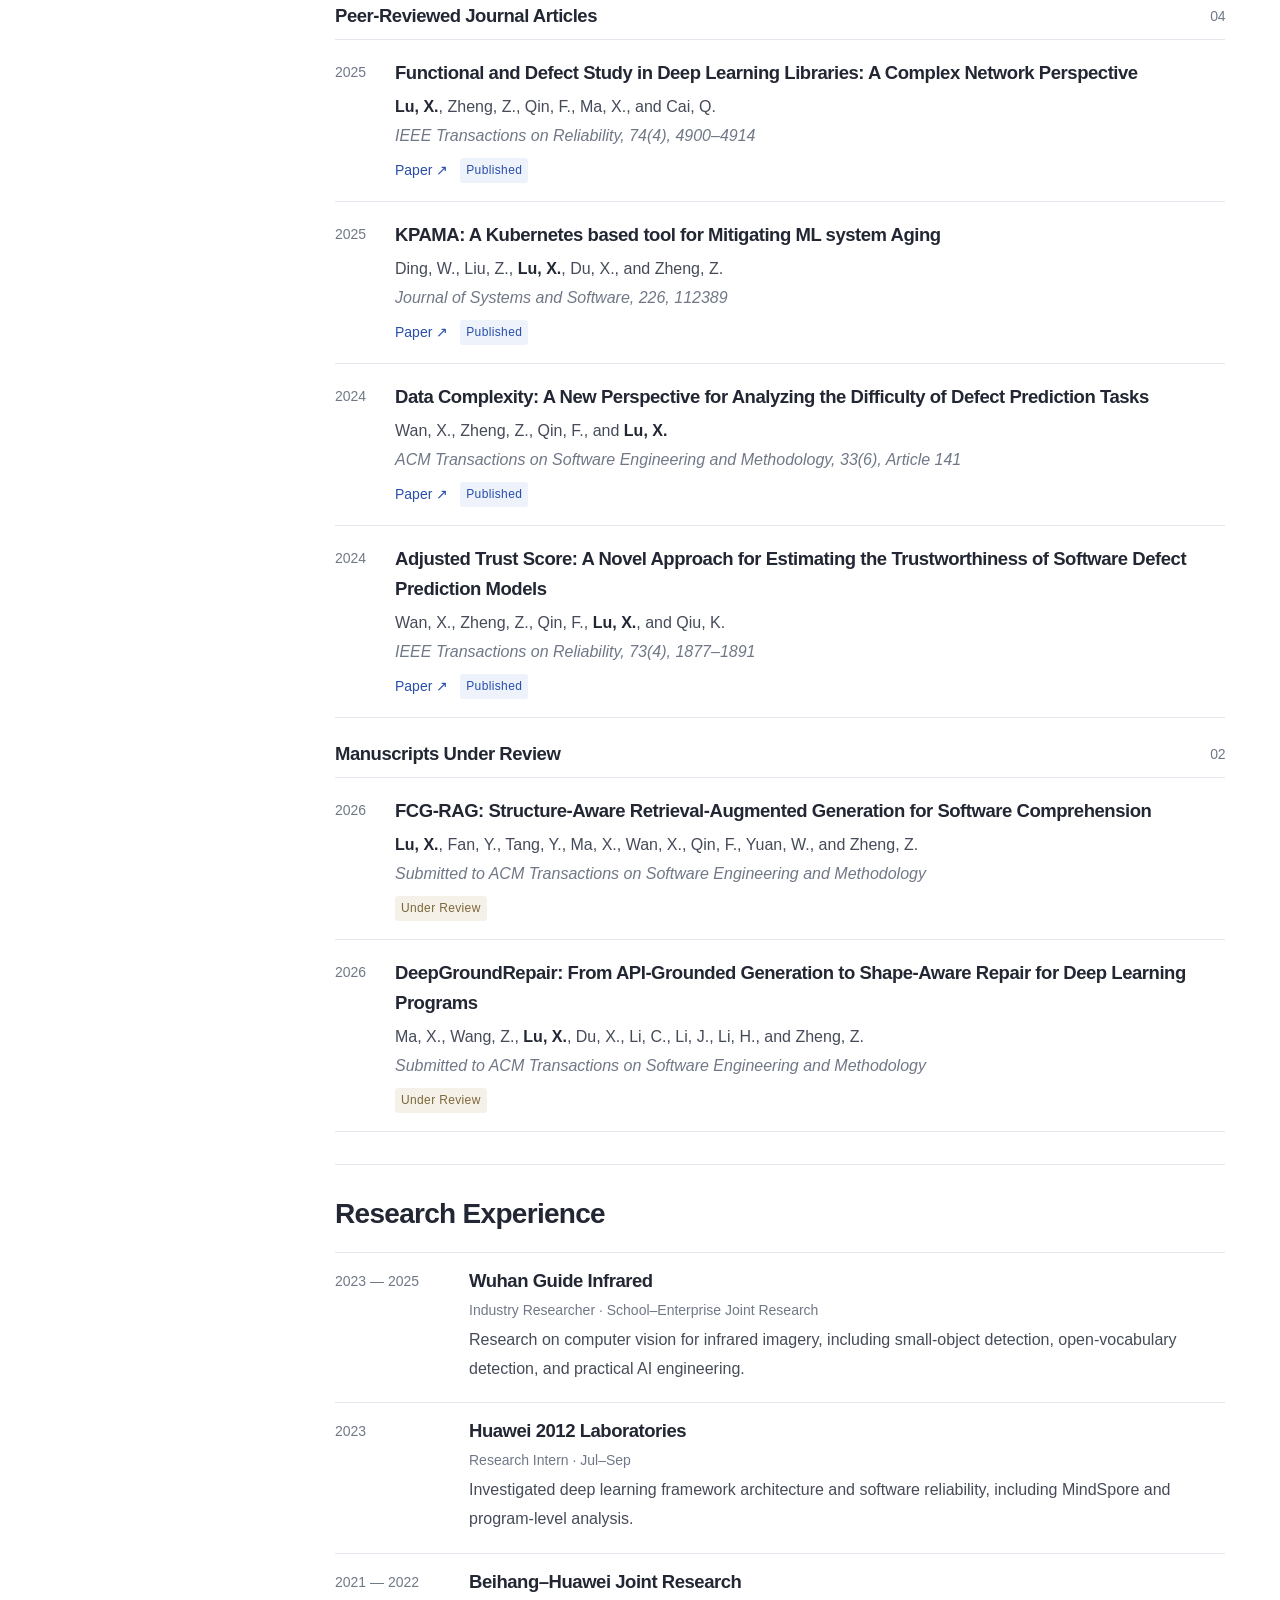
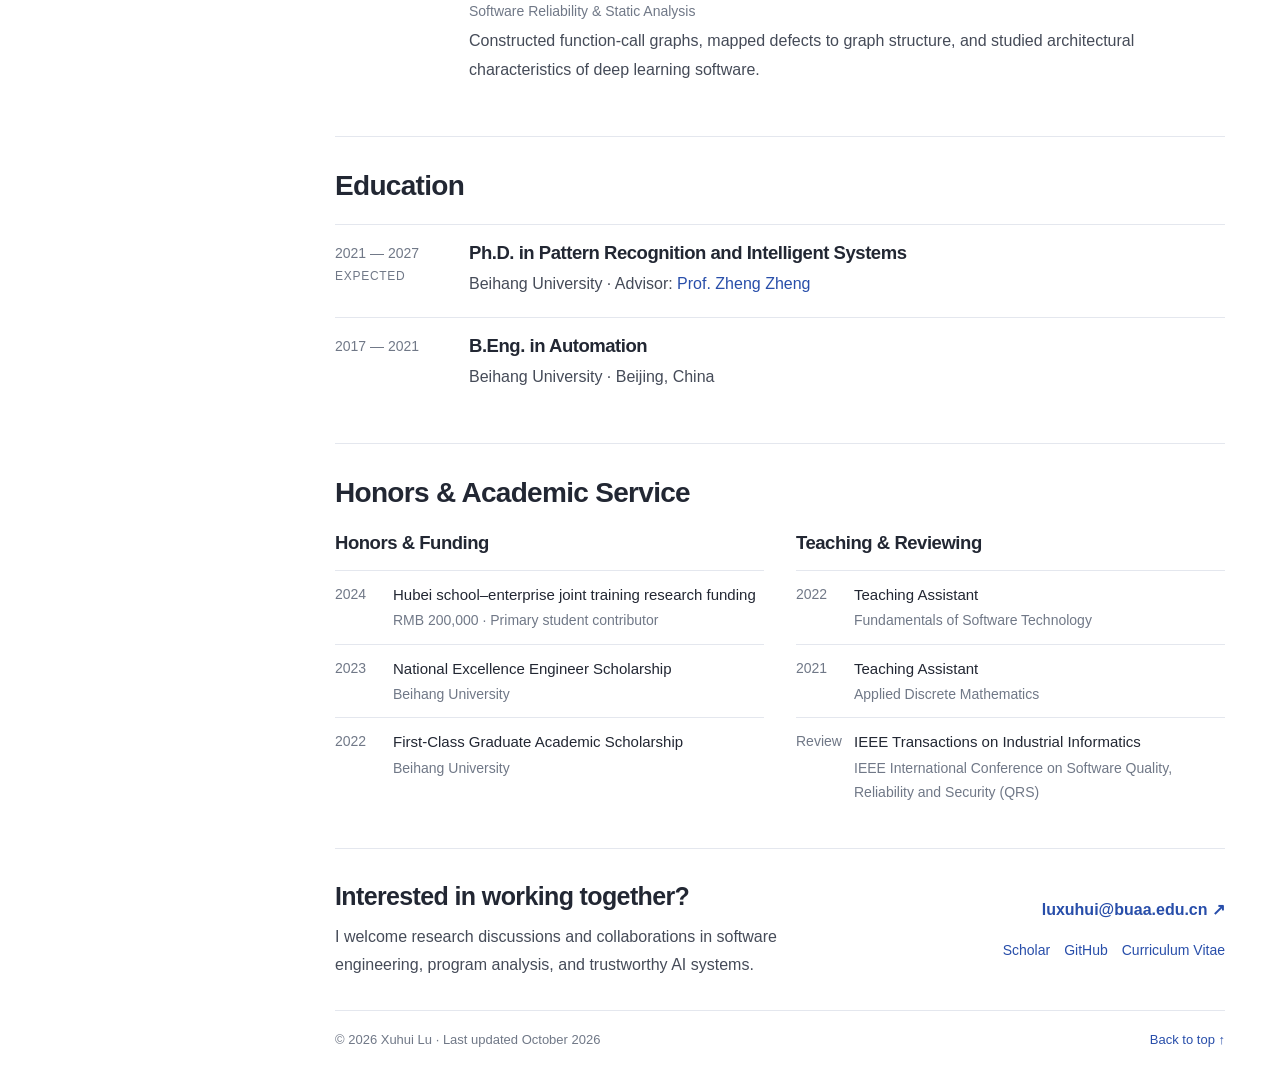
==== commit e5a5f929: "Increase reading typography to match reference homepage visual scale" ====
--- a/previews/academic-homepage.html
+++ b/previews/academic-homepage.html
@@ -13,12 +13,12 @@
   <meta property="og:url" content="https://xuhuilu.github.io/">
   <meta property="og:image" content="https://xuhuilu.github.io/profile.jpg">
   <link rel="icon" type="image/svg+xml" href="data:image/svg+xml,%3Csvg xmlns='http://www.w3.org/2000/svg' viewBox='0 0 64 64'%3E%3Crect width='64' height='64' rx='13' fill='%231d6455'/%3E%3Ctext x='32' y='42' text-anchor='middle' font-family='Arial,sans-serif' font-size='29' font-weight='bold' fill='white'%3EXL%3C/text%3E%3C/svg%3E">
-  <style>/* Academic reading layout. System fonts keep rendering independent of font CDNs. */
+  <style>/* Academic reading layout. Reading sizes match the reference page at its 125% zoom. */
 :root{--background:#fff;--surface:#fff;--sidebar:#f5f6fa;--soft:#f7f8fc;--ink:#222733;--body:#454b58;--muted:#707887;--accent:#284eaa;--accent-hover:#193777;--accent-soft:#e9edf9;--border:#e4e7ee;--sidebar-width:280px;--content-width:890px}
 *{box-sizing:border-box}
 [hidden]{display:none!important}
 html{scroll-behavior:smooth;scroll-padding-top:28px}
-body{margin:0;background:var(--background);color:var(--ink);font:16px/1.75 -apple-system,BlinkMacSystemFont,'Segoe UI',Arial,sans-serif;-webkit-font-smoothing:antialiased}
+body{margin:0;background:var(--background);color:var(--ink);font:18.5px/1.75 -apple-system,BlinkMacSystemFont,'Segoe UI',Arial,sans-serif;-webkit-font-smoothing:antialiased}
 a{color:var(--accent);text-decoration:none;text-underline-offset:3px}
 a:hover{text-decoration:underline}
 a:focus-visible,button:focus-visible,summary:focus-visible{outline:3px solid #7192dd;outline-offset:4px}
@@ -31,42 +31,42 @@
 .portrait{display:block;position:relative;width:152px;height:176px;margin:0 auto 21px;border-radius:10px;overflow:hidden;background:#e4e8f0}
 .portrait img{position:relative;z-index:2;display:block;width:100%;height:100%;object-fit:cover;object-position:50% 25%}
 .portrait-fallback{position:absolute;inset:0;display:grid;place-items:center;font-size:36px;font-weight:600;color:var(--accent)}
-.profile-name{margin:0;font-size:27px;font-weight:700;letter-spacing:-.04em}
-.profile-name span{display:block;margin-top:5px;font-size:15px;font-weight:400;letter-spacing:.08em;color:var(--muted)}
-.profile-role{margin-top:15px;font-size:14px;line-height:1.7;color:var(--body)}.profile-role a{font-weight:500}
-.profile-location{margin-top:8px;color:var(--muted);font-size:12px}.location-dot{display:none}
+.profile-name{margin:0;font-size:30px;font-weight:700;letter-spacing:-.04em}
+.profile-name span{display:block;margin-top:5px;font-size:17px;font-weight:400;letter-spacing:.08em;color:var(--muted)}
+.profile-role{margin-top:15px;font-size:16px;line-height:1.7;color:var(--body)}.profile-role a{font-weight:500}
+.profile-location{margin-top:8px;color:var(--muted);font-size:14px}.location-dot{display:none}
 .side-nav{display:flex;flex-direction:column;gap:3px;margin:25px 0 22px;padding:17px 0;border-block:1px solid var(--border)}
-.side-nav a{display:flex;justify-content:space-between;align-items:center;padding:8px 13px;border-radius:5px;color:var(--body);font-size:14px;line-height:1.4}
+.side-nav a{display:flex;justify-content:space-between;align-items:center;padding:8px 13px;border-radius:5px;color:var(--body);font-size:16px;line-height:1.4}
 .side-nav a span{display:none}.side-nav a:hover{background:#eceff7;color:var(--accent);text-decoration:none}.side-nav a.active{background:#e3e9f8;color:var(--accent);font-weight:600}
-.sidebar-bottom{margin-top:auto}.cv-download{display:flex;align-items:center;justify-content:space-between;padding:9px 12px;border:1px solid #ccd5ec;border-radius:5px;font-size:13px;font-weight:600;background:white}.cv-download:hover{background:var(--accent-soft);text-decoration:none}
-.academic-links{display:flex;flex-wrap:wrap;justify-content:space-between;gap:8px;margin:16px 0 8px}.academic-links a,.email-link{font-size:12px}.email-link{display:block;overflow-wrap:anywhere}
+.sidebar-bottom{margin-top:auto}.cv-download{display:flex;align-items:center;justify-content:space-between;padding:9px 12px;border:1px solid #ccd5ec;border-radius:5px;font-size:15px;font-weight:600;background:white}.cv-download:hover{background:var(--accent-soft);text-decoration:none}
+.academic-links{display:flex;flex-wrap:wrap;justify-content:space-between;gap:8px;margin:16px 0 8px}.academic-links a,.email-link{font-size:14px}.email-link{display:block;overflow-wrap:anywhere}
 .mobile-bar,.mobile-profile{display:none}
 .main-content{margin-left:var(--sidebar-width);width:calc(100% - var(--sidebar-width));min-width:0}
 .content-inner{width:min(var(--content-width),calc(100% - 96px));margin-inline:auto}
 .section-anchor{scroll-margin-top:28px}
-.hero{padding:53px 0 32px}.hero-eyebrow{display:flex;align-items:center;gap:10px;font-size:11px;letter-spacing:.17em;color:var(--accent);font-weight:650}.eyebrow-line{height:1px;width:26px;background:var(--accent)}
-.hero h2{max-width:800px;margin:16px 0 15px;font-size:clamp(28px,2.6vw,36px);line-height:1.25;font-weight:700;letter-spacing:-.035em}.hero h2 em{font-style:normal;color:var(--accent)}
-.vision-summary{max-width:740px;color:var(--muted);font-size:16px;line-height:1.7}
-.topic-pills{display:flex;flex-wrap:wrap;gap:8px;margin:19px 0 26px}.topic-pills span{padding:3px 9px;border:1px solid var(--border);border-radius:4px;color:var(--accent);font-size:11px;font-weight:500;background:var(--soft)}
-.about-panel{border-top:1px solid var(--border);padding-top:25px}.section-kicker{display:none}.about-panel p{font-size:16px;line-height:1.85;color:var(--body);margin-bottom:13px}.about-panel strong{font-weight:600;color:var(--ink)}
-.about-actions{display:flex;flex-wrap:wrap;gap:25px;margin-top:18px;font-size:13px;font-weight:600}
-.content-section{padding:30px 0 32px;border-top:1px solid var(--border)}.section-heading{display:flex;align-items:baseline;justify-content:space-between;gap:18px;margin-bottom:19px}.section-index{display:none}.section-heading h2{margin:0;font-size:24px;font-weight:650}.section-aside{font-size:12px;color:var(--muted)}.section-heading-link{font-size:13px}.section-lede{max-width:800px;margin:-5px 0 20px;font-size:14px;color:var(--muted)}
-.news-item{display:grid;grid-template-columns:60px minmax(0,1fr);gap:16px;padding:7px 0}.news-item time{font-size:13px;color:var(--muted);font-variant-numeric:tabular-nums}.news-item p{font-size:14px;color:var(--body);line-height:1.75}.news-item strong{font-weight:600;color:var(--ink)}
-.research-grid{display:grid;grid-template-columns:repeat(3,minmax(0,1fr));gap:15px}.research-card{display:flex;flex-direction:column;gap:11px;padding:19px 17px;border:1px solid var(--border);border-radius:7px;background:var(--soft)}.research-number{font-size:11px;color:var(--accent);font-weight:600}.research-number span{display:none}.research-card h3{margin:0;font-size:17px;line-height:1.45;font-weight:600}.research-card p{font-size:13px;line-height:1.8;color:var(--body)}.chip-row{display:flex;flex-wrap:wrap;gap:5px;margin-top:auto;padding-top:3px}.chip-row span{font-size:10px;color:var(--accent);background:white;border:1px solid var(--border);padding:2px 6px;border-radius:3px}
-.pub-subheading{display:flex;align-items:center;justify-content:space-between;gap:16px;margin:24px 0 0;padding-bottom:10px;border-bottom:1px solid var(--border);font-size:16px;font-weight:600}.pub-subheading span{font-size:12px;color:var(--muted);font-weight:400}
-.publication{display:grid;grid-template-columns:44px minmax(0,1fr);gap:16px;padding:18px 0;border-bottom:1px solid var(--border)}.pub-year{padding-top:2px;color:var(--muted);font-size:12px; font-variant-numeric:tabular-nums}.publication h4{margin:0 0 6px;font-size:16px;line-height:1.6;font-weight:600}.publication h4 a{color:var(--ink)}.publication h4 a:hover{color:var(--accent)}.pub-authors,.pub-venue{font-size:13px;line-height:1.8;color:var(--body)}.pub-authors strong{font-weight:650;color:var(--ink)}.pub-venue{font-style:italic;color:var(--muted)}.pub-links{display:flex;flex-wrap:wrap;align-items:center;gap:12px;margin-top:7px;font-size:12px}.state{padding:2px 6px;border-radius:3px;font-size:10px;letter-spacing:.03em;font-weight:500}.state.published{background:#edf2fb;color:var(--accent)}.state.review{background:#f5f1e8;color:#7c6739}
-.timeline article,.education-list article{display:grid;grid-template-columns:116px minmax(0,1fr);gap:18px;padding:16px 0;border-top:1px solid var(--border)}.timeline-date,.education-time{color:var(--muted);font-size:12px;line-height:1.8}.education-time span{display:block;font-size:10px;letter-spacing:.06em}.timeline h3,.education-list h3{margin:0 0 4px;font-size:16px;font-weight:600}.timeline p,.education-list p{margin:0 0 3px;font-size:14px;color:var(--body);line-height:1.8}.timeline-role{color:var(--muted)!important;font-size:12px!important}
-.service-grid{display:grid;grid-template-columns:1fr 1fr;gap:32px}.service-grid h3{margin:0 0 14px;font-size:16px;font-weight:600}.service-item{display:grid;grid-template-columns:46px minmax(0,1fr);gap:12px;padding:11px 0;border-top:1px solid var(--border)}.service-item time{color:var(--muted);font-size:12px}.service-item p{font-size:13px;font-weight:500}.service-item small{display:block;color:var(--muted);font-size:12px;font-weight:400}
-.visitor-details{border:1px solid var(--border);border-radius:6px;overflow:hidden}.visitor-details summary{cursor:pointer;padding:10px 15px;display:flex;justify-content:space-between;background:var(--soft);color:var(--accent);font-size:13px}.visitor-dashboard{display:grid;grid-template-columns:minmax(0,1.6fr) minmax(200px,1fr);background:var(--soft)}.visitor-map-wrap{padding:18px;min-width:0}.visitor-toolbar{display:flex;flex-wrap:wrap;justify-content:space-between;gap:8px;font-size:10px;color:var(--muted);margin-bottom:10px}.visitor-map{position:relative;height:270px;background:#eef1f7}.map-placeholder{position:absolute;inset:0;display:flex;flex-direction:column;align-items:center;justify-content:center;text-align:center;padding:20px;gap:8px}.map-placeholder strong{font-size:14px}.map-placeholder p{font-size:12px;color:var(--muted)}.placeholder-icon{font-size:26px;color:var(--accent)}.map-attribution{font-size:10px;color:var(--muted);margin-top:9px}.visitor-summary{padding:20px}.visitor-total>span,.country-heading{font-size:10px;color:var(--muted)}.visitor-total strong{display:block;font-size:34px;font-weight:600}.visitor-total small{font-size:11px;color:var(--muted)}.visitor-countries{padding-top:16px}.country-heading{display:flex;justify-content:space-between}.visitor-countries ol{list-style:none;padding:0;margin:10px 0}.visitor-countries li{display:flex;justify-content:space-between;gap:8px;font-size:12px;padding:5px 0}.privacy-note{font-size:10px;color:var(--muted);margin-top:16px}
-.contact-section{display:grid;grid-template-columns:1.4fr 1fr;gap:24px;border-top:1px solid var(--border);padding:31px 0}.contact-section h2{font-size:22px;margin:0 0 10px;font-weight:600}.contact-section p{font-size:14px;color:var(--body)}.contact-right{display:flex;flex-direction:column;align-items:flex-end;justify-content:center;gap:14px}.contact-email{font-size:14px;font-weight:600}.contact-extra{display:flex;flex-wrap:wrap;gap:14px;font-size:12px}.site-footer{display:flex;flex-wrap:wrap;justify-content:space-between;gap:12px;border-top:1px solid var(--border);padding:18px 0 30px;color:var(--muted);font-size:11px}
-@media(min-width:851px) and (max-height:780px){.sidebar-inner{padding-top:22px}.portrait{width:112px;height:130px;margin-bottom:14px}.profile-name{font-size:24px}.profile-role{margin-top:9px}.side-nav{margin:17px 0;padding:12px 0}.side-nav a{padding-block:6px}}
+.hero{padding:53px 0 32px}.hero-eyebrow{display:flex;align-items:center;gap:10px;font-size:13px;letter-spacing:.17em;color:var(--accent);font-weight:650}.eyebrow-line{height:1px;width:26px;background:var(--accent)}
+.hero h2{max-width:800px;margin:16px 0 15px;font-size:clamp(32px,2.8vw,38px);line-height:1.25;font-weight:700;letter-spacing:-.035em}.hero h2 em{font-style:normal;color:var(--accent)}
+.vision-summary{max-width:740px;color:var(--muted);font-size:18.5px;line-height:1.7}
+.topic-pills{display:flex;flex-wrap:wrap;gap:8px;margin:19px 0 26px}.topic-pills span{padding:3px 9px;border:1px solid var(--border);border-radius:4px;color:var(--accent);font-size:13px;font-weight:500;background:var(--soft)}
+.about-panel{border-top:1px solid var(--border);padding-top:25px}.section-kicker{display:none}.about-panel p{font-size:18.5px;line-height:1.8;color:var(--body);margin-bottom:13px}.about-panel strong{font-weight:600;color:var(--ink)}
+.about-actions{display:flex;flex-wrap:wrap;gap:25px;margin-top:18px;font-size:15px;font-weight:600}
+.content-section{padding:30px 0 32px;border-top:1px solid var(--border)}.section-heading{display:flex;align-items:baseline;justify-content:space-between;gap:18px;margin-bottom:19px}.section-index{display:none}.section-heading h2{margin:0;font-size:28px;font-weight:650}.section-aside{font-size:14px;color:var(--muted)}.section-heading-link{font-size:15px}.section-lede{max-width:800px;margin:-5px 0 20px;font-size:17px;color:var(--muted)}
+.news-item{display:grid;grid-template-columns:60px minmax(0,1fr);gap:16px;padding:7px 0}.news-item time{font-size:15px;color:var(--muted);font-variant-numeric:tabular-nums}.news-item p{font-size:17px;color:var(--body);line-height:1.75}.news-item strong{font-weight:600;color:var(--ink)}
+.research-grid{display:grid;grid-template-columns:repeat(3,minmax(0,1fr));gap:15px}.research-card{display:flex;flex-direction:column;gap:11px;padding:19px 17px;border:1px solid var(--border);border-radius:7px;background:var(--soft)}.research-number{font-size:13px;color:var(--accent);font-weight:600}.research-number span{display:none}.research-card h3{margin:0;font-size:19px;line-height:1.45;font-weight:600}.research-card p{font-size:16px;line-height:1.8;color:var(--body)}.chip-row{display:flex;flex-wrap:wrap;gap:5px;margin-top:auto;padding-top:3px}.chip-row span{font-size:12px;color:var(--accent);background:white;border:1px solid var(--border);padding:2px 6px;border-radius:3px}
+.pub-subheading{display:flex;align-items:center;justify-content:space-between;gap:16px;margin:24px 0 0;padding-bottom:10px;border-bottom:1px solid var(--border);font-size:18.5px;font-weight:600}.pub-subheading span{font-size:14px;color:var(--muted);font-weight:400}
+.publication{display:grid;grid-template-columns:44px minmax(0,1fr);gap:16px;padding:18px 0;border-bottom:1px solid var(--border)}.pub-year{padding-top:2px;color:var(--muted);font-size:14px; font-variant-numeric:tabular-nums}.publication h4{margin:0 0 6px;font-size:18.5px;line-height:1.6;font-weight:600}.publication h4 a{color:var(--ink)}.publication h4 a:hover{color:var(--accent)}.pub-authors,.pub-venue{font-size:16px;line-height:1.8;color:var(--body)}.pub-authors strong{font-weight:650;color:var(--ink)}.pub-venue{font-style:italic;color:var(--muted)}.pub-links{display:flex;flex-wrap:wrap;align-items:center;gap:12px;margin-top:7px;font-size:14px}.state{padding:2px 6px;border-radius:3px;font-size:12px;letter-spacing:.03em;font-weight:500}.state.published{background:#edf2fb;color:var(--accent)}.state.review{background:#f5f1e8;color:#7c6739}
+.timeline article,.education-list article{display:grid;grid-template-columns:116px minmax(0,1fr);gap:18px;padding:16px 0;border-top:1px solid var(--border)}.timeline-date,.education-time{color:var(--muted);font-size:14px;line-height:1.8}.education-time span{display:block;font-size:12px;letter-spacing:.06em}.timeline h3,.education-list h3{margin:0 0 4px;font-size:18.5px;font-weight:600}.timeline p,.education-list p{margin:0 0 3px;font-size:16px;color:var(--body);line-height:1.8}.timeline-role{color:var(--muted)!important;font-size:14px!important}
+.service-grid{display:grid;grid-template-columns:1fr 1fr;gap:32px}.service-grid h3{margin:0 0 14px;font-size:18.5px;font-weight:600}.service-item{display:grid;grid-template-columns:46px minmax(0,1fr);gap:12px;padding:11px 0;border-top:1px solid var(--border)}.service-item time{color:var(--muted);font-size:14px}.service-item p{font-size:15px;font-weight:500}.service-item small{display:block;color:var(--muted);font-size:14px;font-weight:400}
+.visitor-details{border:1px solid var(--border);border-radius:6px;overflow:hidden}.visitor-details summary{cursor:pointer;padding:10px 15px;display:flex;justify-content:space-between;background:var(--soft);color:var(--accent);font-size:15px}.visitor-dashboard{display:grid;grid-template-columns:minmax(0,1.6fr) minmax(200px,1fr);background:var(--soft)}.visitor-map-wrap{padding:18px;min-width:0}.visitor-toolbar{display:flex;flex-wrap:wrap;justify-content:space-between;gap:8px;font-size:12px;color:var(--muted);margin-bottom:10px}.visitor-map{position:relative;height:270px;background:#eef1f7}.map-placeholder{position:absolute;inset:0;display:flex;flex-direction:column;align-items:center;justify-content:center;text-align:center;padding:20px;gap:8px}.map-placeholder strong{font-size:16px}.map-placeholder p{font-size:14px;color:var(--muted)}.placeholder-icon{font-size:26px;color:var(--accent)}.map-attribution{font-size:12px;color:var(--muted);margin-top:9px}.visitor-summary{padding:20px}.visitor-total>span,.country-heading{font-size:12px;color:var(--muted)}.visitor-total strong{display:block;font-size:34px;font-weight:600}.visitor-total small{font-size:13px;color:var(--muted)}.visitor-countries{padding-top:16px}.country-heading{display:flex;justify-content:space-between}.visitor-countries ol{list-style:none;padding:0;margin:10px 0}.visitor-countries li{display:flex;justify-content:space-between;gap:8px;font-size:14px;padding:5px 0}.privacy-note{font-size:12px;color:var(--muted);margin-top:16px}
+.contact-section{display:grid;grid-template-columns:1.4fr 1fr;gap:24px;border-top:1px solid var(--border);padding:31px 0}.contact-section h2{font-size:25px;margin:0 0 10px;font-weight:600}.contact-section p{font-size:16px;color:var(--body)}.contact-right{display:flex;flex-direction:column;align-items:flex-end;justify-content:center;gap:14px}.contact-email{font-size:16px;font-weight:600}.contact-extra{display:flex;flex-wrap:wrap;gap:14px;font-size:14px}.site-footer{display:flex;flex-wrap:wrap;justify-content:space-between;gap:12px;border-top:1px solid var(--border);padding:18px 0 30px;color:var(--muted);font-size:13px}
+@media(min-width:851px) and (max-height:780px){.sidebar-inner{padding-top:22px}.portrait{width:112px;height:130px;margin-bottom:14px}.profile-name{font-size:28px}.profile-role{margin-top:9px}.side-nav{margin:17px 0;padding:12px 0}.side-nav a{padding-block:6px}}
 @media(max-width:1100px){:root{--sidebar-width:245px}.sidebar-inner{padding-inline:22px}.content-inner{width:calc(100% - 60px)}.research-grid{grid-template-columns:1fr}.research-card{display:grid;grid-template-columns:24px minmax(0,1fr);gap:7px 12px}.research-card h3{grid-column:2}.research-number{grid-row:1;grid-column:1}.research-card p,.research-card .chip-row{grid-column:2}}
-@media(max-width:850px){html{scroll-padding-top:75px}.mobile-bar{display:flex;position:sticky;top:0;z-index:45;height:58px;align-items:center;justify-content:space-between;padding:0 22px;background:#fff;border-bottom:1px solid var(--border)}.mobile-brand{font-size:16px;font-weight:650;color:var(--ink)}.mobile-brand span{font-size:12px;font-weight:400;color:var(--muted)}.menu-toggle{padding:5px 9px;border:1px solid var(--border);border-radius:4px;background:white;color:var(--ink);font-size:12px;cursor:pointer}.sidebar{top:58px;height:calc(100dvh - 58px);width:min(280px,86vw);transform:translateX(-100%);transition:transform .2s}.sidebar.is-open{transform:translateX(0)}.nav-open::before{content:'';position:fixed;inset:58px 0 0;z-index:29;background:#15203b55}.main-content{width:100%;margin:0}.content-inner{width:min(740px,calc(100% - 48px))}.mobile-profile{display:flex;align-items:center;gap:19px;padding:26px 0;border-bottom:1px solid var(--border)}.mobile-profile img{width:76px;height:91px;object-fit:cover;object-position:50% 25%;border-radius:6px}.mobile-profile strong{font-size:22px;letter-spacing:-.02em}.mobile-profile strong span{font-size:13px;font-weight:400;color:var(--muted)}.mobile-profile p{font-size:13px;color:var(--body);margin:5px 0}.mobile-profile div div{display:flex;gap:15px;font-size:12px}.hero{padding-top:29px}.hero h2{font-size:30px}.section-anchor{scroll-margin-top:78px}}
-@media(max-width:560px){.content-inner{width:calc(100% - 36px)}.hero h2{font-size:28px}.about-panel p{font-size:15px}.section-aside{display:none}.section-heading{gap:12px}.section-heading h2{font-size:22px}.section-heading-link{font-size:12px}.publication{grid-template-columns:34px minmax(0,1fr);gap:10px}.publication h4{font-size:15px}.pub-subheading{font-size:15px}.timeline article,.education-list article{grid-template-columns:1fr;gap:5px}.service-grid,.contact-section,.visitor-dashboard{grid-template-columns:1fr}.service-grid{gap:26px}.contact-right{align-items:flex-start}.news-item{grid-template-columns:39px minmax(0,1fr);gap:10px}.topic-pills{gap:6px}.mobile-brand span{display:none}}
+@media(max-width:850px){html{scroll-padding-top:75px}.mobile-bar{display:flex;position:sticky;top:0;z-index:45;height:58px;align-items:center;justify-content:space-between;padding:0 22px;background:#fff;border-bottom:1px solid var(--border)}.mobile-brand{font-size:18.5px;font-weight:650;color:var(--ink)}.mobile-brand span{font-size:14px;font-weight:400;color:var(--muted)}.menu-toggle{padding:5px 9px;border:1px solid var(--border);border-radius:4px;background:white;color:var(--ink);font-size:14px;cursor:pointer}.sidebar{top:58px;height:calc(100dvh - 58px);width:min(280px,86vw);transform:translateX(-100%);transition:transform .2s}.sidebar.is-open{transform:translateX(0)}.nav-open::before{content:'';position:fixed;inset:58px 0 0;z-index:29;background:#15203b55}.main-content{width:100%;margin:0}.content-inner{width:min(740px,calc(100% - 48px))}.mobile-profile{display:flex;align-items:center;gap:19px;padding:26px 0;border-bottom:1px solid var(--border)}.mobile-profile img{width:76px;height:91px;object-fit:cover;object-position:50% 25%;border-radius:6px}.mobile-profile strong{font-size:25px;letter-spacing:-.02em}.mobile-profile strong span{font-size:15px;font-weight:400;color:var(--muted)}.mobile-profile p{font-size:15px;color:var(--body);margin:5px 0}.mobile-profile div div{display:flex;gap:15px;font-size:14px}.hero{padding-top:29px}.hero h2{font-size:32px}.section-anchor{scroll-margin-top:78px}}
+@media(max-width:560px){.content-inner{width:calc(100% - 36px)}.hero h2{font-size:30px}.about-panel p{font-size:17px}.section-aside{display:none}.section-heading{gap:12px}.section-heading h2{font-size:25px}.section-heading-link{font-size:14px}.publication{grid-template-columns:34px minmax(0,1fr);gap:10px}.publication h4{font-size:18px}.pub-subheading{font-size:17px}.timeline article,.education-list article{grid-template-columns:1fr;gap:5px}.service-grid,.contact-section,.visitor-dashboard{grid-template-columns:1fr}.service-grid{gap:26px}.contact-right{align-items:flex-start}.news-item{grid-template-columns:39px minmax(0,1fr);gap:10px}.topic-pills{gap:6px}.mobile-brand span{display:none}}
 @media(prefers-reduced-motion:reduce){html{scroll-behavior:auto}*,*::before,*::after{transition:none!important;animation:none!important}}
 @media print{.sidebar,.mobile-bar,.mobile-profile,.visitors-section,.contact-section,.site-footer,.skip-link{display:none!important}.main-content{width:100%;margin:0}.content-inner{width:100%}body{font:11pt Georgia,serif;background:white;color:black}.hero{padding-top:0}.publication,.timeline article,.education-list article{break-inside:avoid}}
 </style>
-  
+
 </head>
 <body>
 <a class="skip-link" href="#main">Skip to content</a>
@@ -235,7 +235,7 @@
   if (mobile.addEventListener) mobile.addEventListener('change', onResize);
   else if (mobile.addListener) mobile.addListener(onResize);
 
-  const sectionMap = links.map(link => [link, document.querySelector(link.getAttribute('href'))]).filter(pair => pair[1]);
+  const sectionMap = links.map(link => [link, document.getElementById(link.hash.slice(1))]).filter(pair => pair[1]);
   if (!('IntersectionObserver' in window)) return;
   const observer = new IntersectionObserver(entries => {
     const visible = entries.filter(x => x.isIntersecting).sort((a, b) => b.intersectionRatio - a.intersectionRatio)[0];
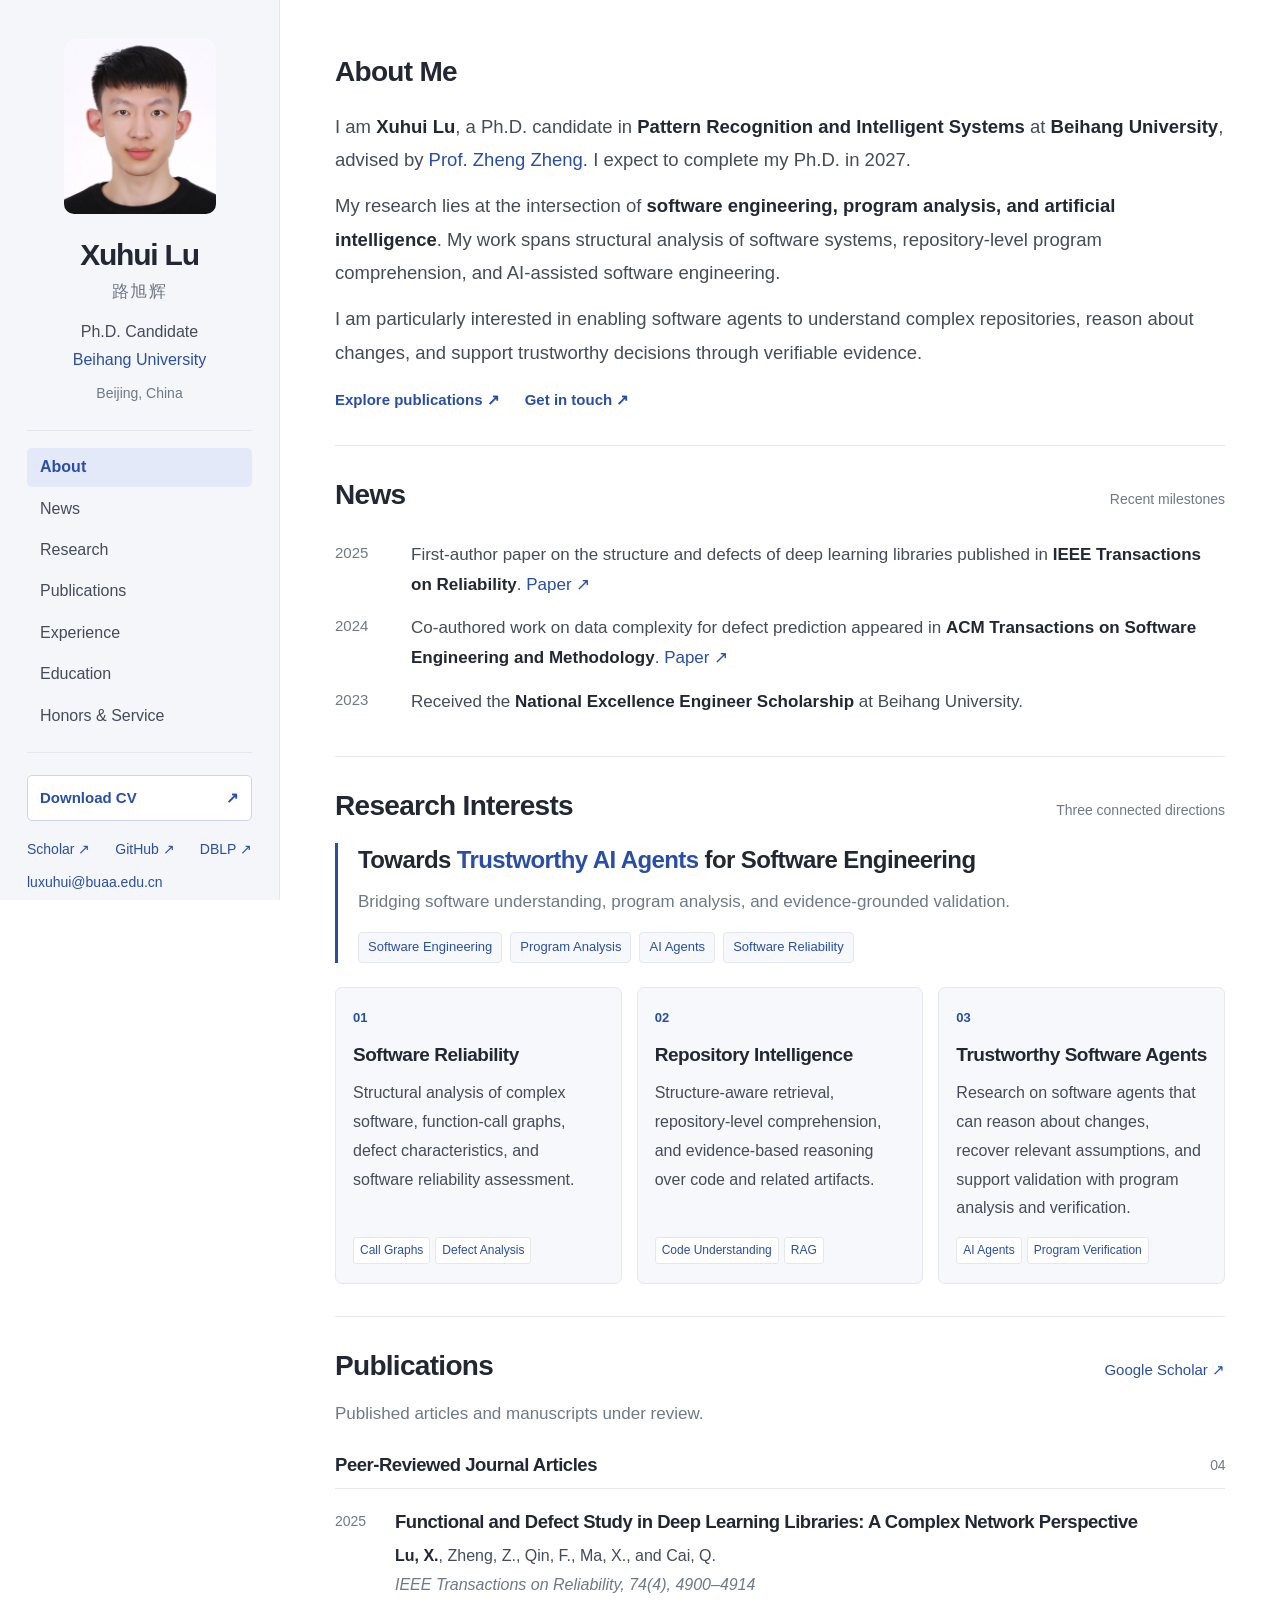
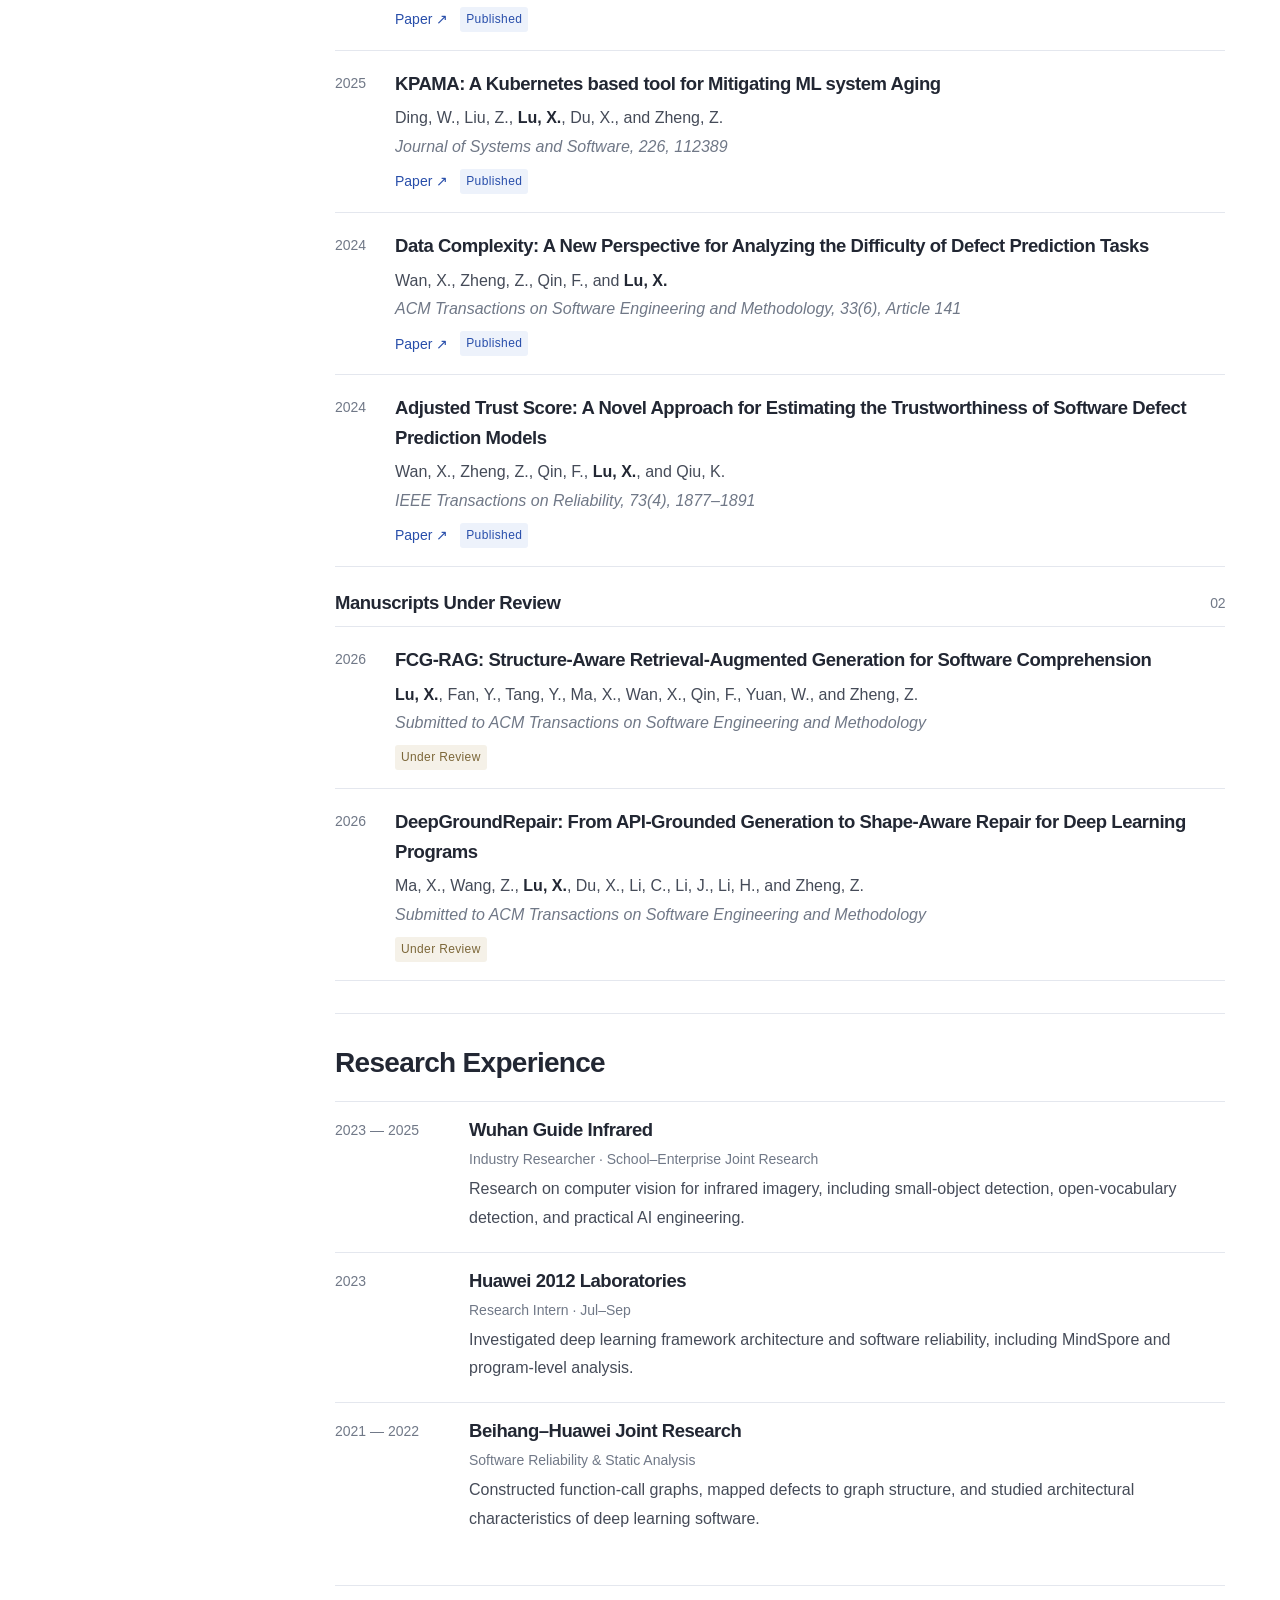
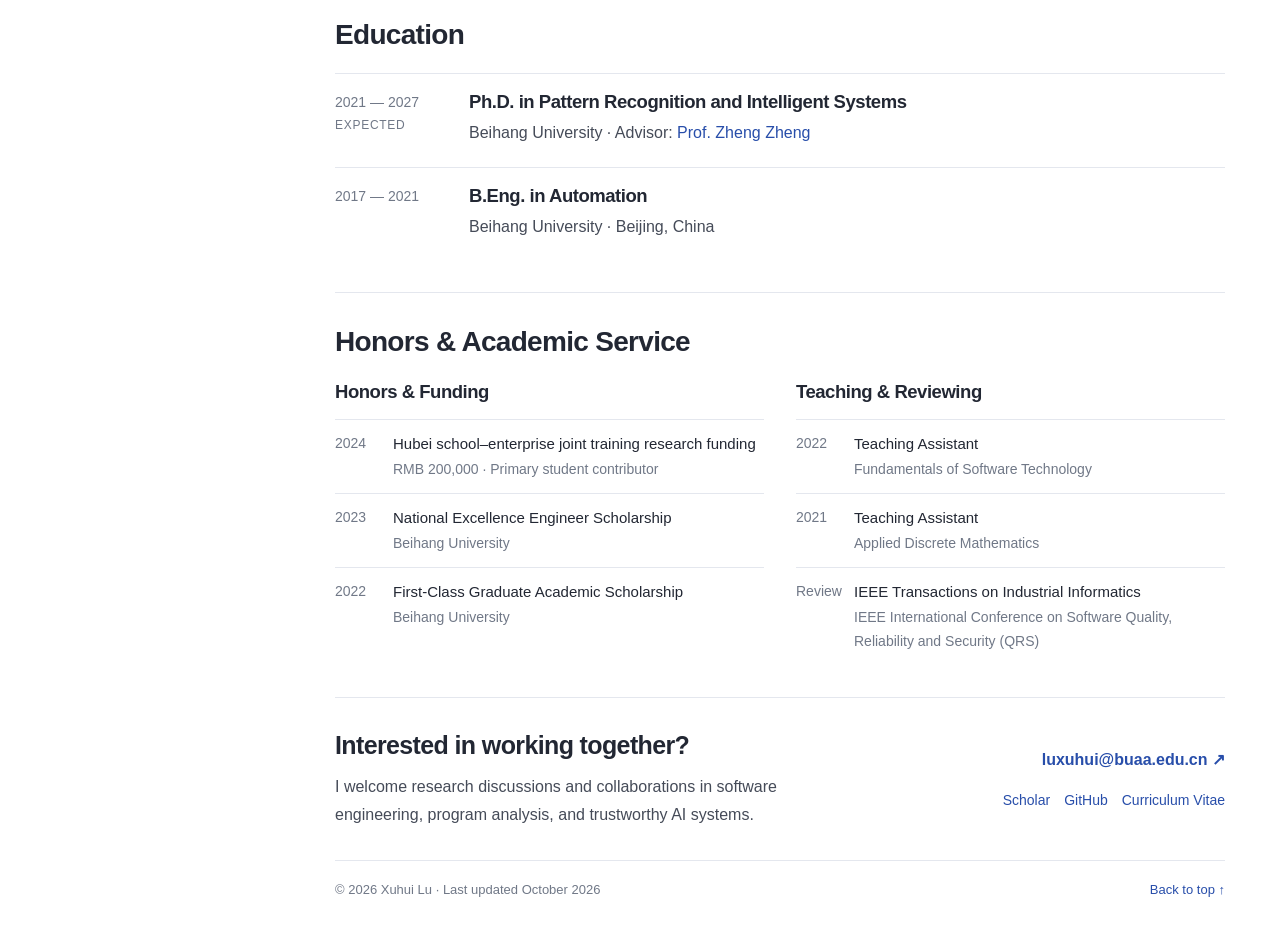
==== commit 2081510d: "Lead homepage with About Me and move research vision into Research Interests" ====
--- a/previews/academic-homepage.html
+++ b/previews/academic-homepage.html
@@ -59,9 +59,10 @@
 .service-grid{display:grid;grid-template-columns:1fr 1fr;gap:32px}.service-grid h3{margin:0 0 14px;font-size:18.5px;font-weight:600}.service-item{display:grid;grid-template-columns:46px minmax(0,1fr);gap:12px;padding:11px 0;border-top:1px solid var(--border)}.service-item time{color:var(--muted);font-size:14px}.service-item p{font-size:15px;font-weight:500}.service-item small{display:block;color:var(--muted);font-size:14px;font-weight:400}
 .visitor-details{border:1px solid var(--border);border-radius:6px;overflow:hidden}.visitor-details summary{cursor:pointer;padding:10px 15px;display:flex;justify-content:space-between;background:var(--soft);color:var(--accent);font-size:15px}.visitor-dashboard{display:grid;grid-template-columns:minmax(0,1.6fr) minmax(200px,1fr);background:var(--soft)}.visitor-map-wrap{padding:18px;min-width:0}.visitor-toolbar{display:flex;flex-wrap:wrap;justify-content:space-between;gap:8px;font-size:12px;color:var(--muted);margin-bottom:10px}.visitor-map{position:relative;height:270px;background:#eef1f7}.map-placeholder{position:absolute;inset:0;display:flex;flex-direction:column;align-items:center;justify-content:center;text-align:center;padding:20px;gap:8px}.map-placeholder strong{font-size:16px}.map-placeholder p{font-size:14px;color:var(--muted)}.placeholder-icon{font-size:26px;color:var(--accent)}.map-attribution{font-size:12px;color:var(--muted);margin-top:9px}.visitor-summary{padding:20px}.visitor-total>span,.country-heading{font-size:12px;color:var(--muted)}.visitor-total strong{display:block;font-size:34px;font-weight:600}.visitor-total small{font-size:13px;color:var(--muted)}.visitor-countries{padding-top:16px}.country-heading{display:flex;justify-content:space-between}.visitor-countries ol{list-style:none;padding:0;margin:10px 0}.visitor-countries li{display:flex;justify-content:space-between;gap:8px;font-size:14px;padding:5px 0}.privacy-note{font-size:12px;color:var(--muted);margin-top:16px}
 .contact-section{display:grid;grid-template-columns:1.4fr 1fr;gap:24px;border-top:1px solid var(--border);padding:31px 0}.contact-section h2{font-size:25px;margin:0 0 10px;font-weight:600}.contact-section p{font-size:16px;color:var(--body)}.contact-right{display:flex;flex-direction:column;align-items:flex-end;justify-content:center;gap:14px}.contact-email{font-size:16px;font-weight:600}.contact-extra{display:flex;flex-wrap:wrap;gap:14px;font-size:14px}.site-footer{display:flex;flex-wrap:wrap;justify-content:space-between;gap:12px;border-top:1px solid var(--border);padding:18px 0 30px;color:var(--muted);font-size:13px}
+.about-section{padding:53px 0 32px}.about-section .about-panel{border:0;padding:0}.research-vision{border-left:3px solid var(--accent);padding-left:20px;margin-bottom:24px}.research-vision h3{margin:0 0 10px;font-size:24px;font-weight:600;line-height:1.45}.research-vision h3 em{font-style:normal;color:var(--accent)}.research-vision .vision-summary{font-size:17px}.research-vision .topic-pills{margin:15px 0 0}
 @media(min-width:851px) and (max-height:780px){.sidebar-inner{padding-top:22px}.portrait{width:112px;height:130px;margin-bottom:14px}.profile-name{font-size:28px}.profile-role{margin-top:9px}.side-nav{margin:17px 0;padding:12px 0}.side-nav a{padding-block:6px}}
 @media(max-width:1100px){:root{--sidebar-width:245px}.sidebar-inner{padding-inline:22px}.content-inner{width:calc(100% - 60px)}.research-grid{grid-template-columns:1fr}.research-card{display:grid;grid-template-columns:24px minmax(0,1fr);gap:7px 12px}.research-card h3{grid-column:2}.research-number{grid-row:1;grid-column:1}.research-card p,.research-card .chip-row{grid-column:2}}
-@media(max-width:850px){html{scroll-padding-top:75px}.mobile-bar{display:flex;position:sticky;top:0;z-index:45;height:58px;align-items:center;justify-content:space-between;padding:0 22px;background:#fff;border-bottom:1px solid var(--border)}.mobile-brand{font-size:18.5px;font-weight:650;color:var(--ink)}.mobile-brand span{font-size:14px;font-weight:400;color:var(--muted)}.menu-toggle{padding:5px 9px;border:1px solid var(--border);border-radius:4px;background:white;color:var(--ink);font-size:14px;cursor:pointer}.sidebar{top:58px;height:calc(100dvh - 58px);width:min(280px,86vw);transform:translateX(-100%);transition:transform .2s}.sidebar.is-open{transform:translateX(0)}.nav-open::before{content:'';position:fixed;inset:58px 0 0;z-index:29;background:#15203b55}.main-content{width:100%;margin:0}.content-inner{width:min(740px,calc(100% - 48px))}.mobile-profile{display:flex;align-items:center;gap:19px;padding:26px 0;border-bottom:1px solid var(--border)}.mobile-profile img{width:76px;height:91px;object-fit:cover;object-position:50% 25%;border-radius:6px}.mobile-profile strong{font-size:25px;letter-spacing:-.02em}.mobile-profile strong span{font-size:15px;font-weight:400;color:var(--muted)}.mobile-profile p{font-size:15px;color:var(--body);margin:5px 0}.mobile-profile div div{display:flex;gap:15px;font-size:14px}.hero{padding-top:29px}.hero h2{font-size:32px}.section-anchor{scroll-margin-top:78px}}
+@media(max-width:850px){html{scroll-padding-top:75px}.mobile-bar{display:flex;position:sticky;top:0;z-index:45;height:58px;align-items:center;justify-content:space-between;padding:0 22px;background:#fff;border-bottom:1px solid var(--border)}.mobile-brand{font-size:18.5px;font-weight:650;color:var(--ink)}.mobile-brand span{font-size:14px;font-weight:400;color:var(--muted)}.menu-toggle{padding:5px 9px;border:1px solid var(--border);border-radius:4px;background:white;color:var(--ink);font-size:14px;cursor:pointer}.sidebar{top:58px;height:calc(100dvh - 58px);width:min(280px,86vw);transform:translateX(-100%);transition:transform .2s}.sidebar.is-open{transform:translateX(0)}.nav-open::before{content:'';position:fixed;inset:58px 0 0;z-index:29;background:#15203b55}.main-content{width:100%;margin:0}.content-inner{width:min(740px,calc(100% - 48px))}.mobile-profile{display:flex;align-items:center;gap:19px;padding:26px 0;border-bottom:1px solid var(--border)}.mobile-profile img{width:76px;height:91px;object-fit:cover;object-position:50% 25%;border-radius:6px}.mobile-profile strong{font-size:25px;letter-spacing:-.02em}.mobile-profile strong span{font-size:15px;font-weight:400;color:var(--muted)}.mobile-profile p{font-size:15px;color:var(--body);margin:5px 0}.mobile-profile div div{display:flex;gap:15px;font-size:14px}.hero{padding-top:29px}.about-section{padding-top:29px}.hero h2{font-size:32px}.section-anchor{scroll-margin-top:78px}}
 @media(max-width:560px){.content-inner{width:calc(100% - 36px)}.hero h2{font-size:30px}.about-panel p{font-size:17px}.section-aside{display:none}.section-heading{gap:12px}.section-heading h2{font-size:25px}.section-heading-link{font-size:14px}.publication{grid-template-columns:34px minmax(0,1fr);gap:10px}.publication h4{font-size:18px}.pub-subheading{font-size:17px}.timeline article,.education-list article{grid-template-columns:1fr;gap:5px}.service-grid,.contact-section,.visitor-dashboard{grid-template-columns:1fr}.service-grid{gap:26px}.contact-right{align-items:flex-start}.news-item{grid-template-columns:39px minmax(0,1fr);gap:10px}.topic-pills{gap:6px}.mobile-brand span{display:none}}
 @media(prefers-reduced-motion:reduce){html{scroll-behavior:auto}*,*::before,*::after{transition:none!important;animation:none!important}}
 @media print{.sidebar,.mobile-bar,.mobile-profile,.visitors-section,.contact-section,.site-footer,.skip-link{display:none!important}.main-content{width:100%;margin:0}.content-inner{width:100%}body{font:11pt Georgia,serif;background:white;color:black}.hero{padding-top:0}.publication,.timeline article,.education-list article{break-inside:avoid}}
@@ -113,15 +114,9 @@
         <img src="[data-uri]" alt="Portrait of Xuhui Lu" width="810" height="1080" decoding="async">
         <div><strong>Xuhui Lu <span lang="zh-CN">路旭辉</span></strong><p>Ph.D. Candidate · Beihang University</p><div><a href="https://xuhuilu.github.io/cv.pdf" target="_blank" rel="noopener noreferrer">CV ↗</a><a href="https://scholar.google.com/citations?user=Rg4Tr7MAAAAJ" target="_blank" rel="noopener noreferrer">Scholar ↗</a><a href="mailto:luxuhui@buaa.edu.cn">Email ↗</a></div></div>
       </div>
-      <section class="hero section-anchor" id="about" aria-labelledby="vision-title">
-        <div class="hero-eyebrow"><span class="eyebrow-line"></span> RESEARCH VISION</div>
-        <h2 id="vision-title">Towards <em>Trustworthy AI Agents</em> for Software Engineering</h2>
-        <p class="vision-summary">Bridging software understanding, program analysis, and evidence-grounded validation.</p>
-        <div class="topic-pills" aria-label="Research keywords">
-          <span>Software Engineering</span><span>Program Analysis</span><span>AI Agents</span><span>Software Reliability</span>
-        </div>
+      <section class="about-section section-anchor" id="about" aria-labelledby="about-heading">
+        <div class="section-heading"><h2 id="about-heading">About Me</h2></div>
         <div class="about-panel">
-          <div class="section-kicker">ABOUT ME</div>
           <p>I am <strong>Xuhui Lu</strong>, a Ph.D. candidate in <strong>Pattern Recognition and Intelligent Systems</strong> at <strong>Beihang University</strong>, advised by <a href="https://teacher.buaa.edu.cn/zhengzheng/zh_CN/index.htm" target="_blank" rel="noopener noreferrer">Prof. Zheng Zheng</a>. I expect to complete my Ph.D. in 2027.</p>
           <p>My research lies at the intersection of <strong>software engineering, program analysis, and artificial intelligence</strong>. My work spans structural analysis of software systems, repository-level program comprehension, and AI-assisted software engineering.</p>
           <p>I am particularly interested in enabling software agents to understand complex repositories, reason about changes, and support trustworthy decisions through verifiable evidence.</p>
@@ -140,7 +135,13 @@
 
       <section class="content-section section-anchor" id="research" aria-labelledby="research-heading">
         <div class="section-heading"><div><span class="section-index">02 / RESEARCH</span><h2 id="research-heading">Research Interests</h2></div><p class="section-aside">Three connected directions</p></div>
-        <p class="section-lede">My research begins with understanding software structure and moves toward reliable, evidence-grounded decisions in AI-assisted development.</p>
+        <div class="research-vision" aria-labelledby="vision-title">
+        <h3 id="vision-title">Towards <em>Trustworthy AI Agents</em> for Software Engineering</h3>
+        <p class="vision-summary">Bridging software understanding, program analysis, and evidence-grounded validation.</p>
+        <div class="topic-pills" aria-label="Research keywords">
+          <span>Software Engineering</span><span>Program Analysis</span><span>AI Agents</span><span>Software Reliability</span>
+        </div>
+        </div>
         <div class="research-grid">
           <article class="research-card"><div class="research-number">01 <span aria-hidden="true">↗</span></div><h3>Software Reliability</h3><p>Structural analysis of complex software, function-call graphs, defect characteristics, and software reliability assessment.</p><div class="chip-row"><span>Call Graphs</span><span>Defect Analysis</span></div></article>
           <article class="research-card"><div class="research-number">02 <span aria-hidden="true">↗</span></div><h3>Repository Intelligence</h3><p>Structure-aware retrieval, repository-level comprehension, and evidence-based reasoning over code and related artifacts.</p><div class="chip-row"><span>Code Understanding</span><span>RAG</span></div></article>
